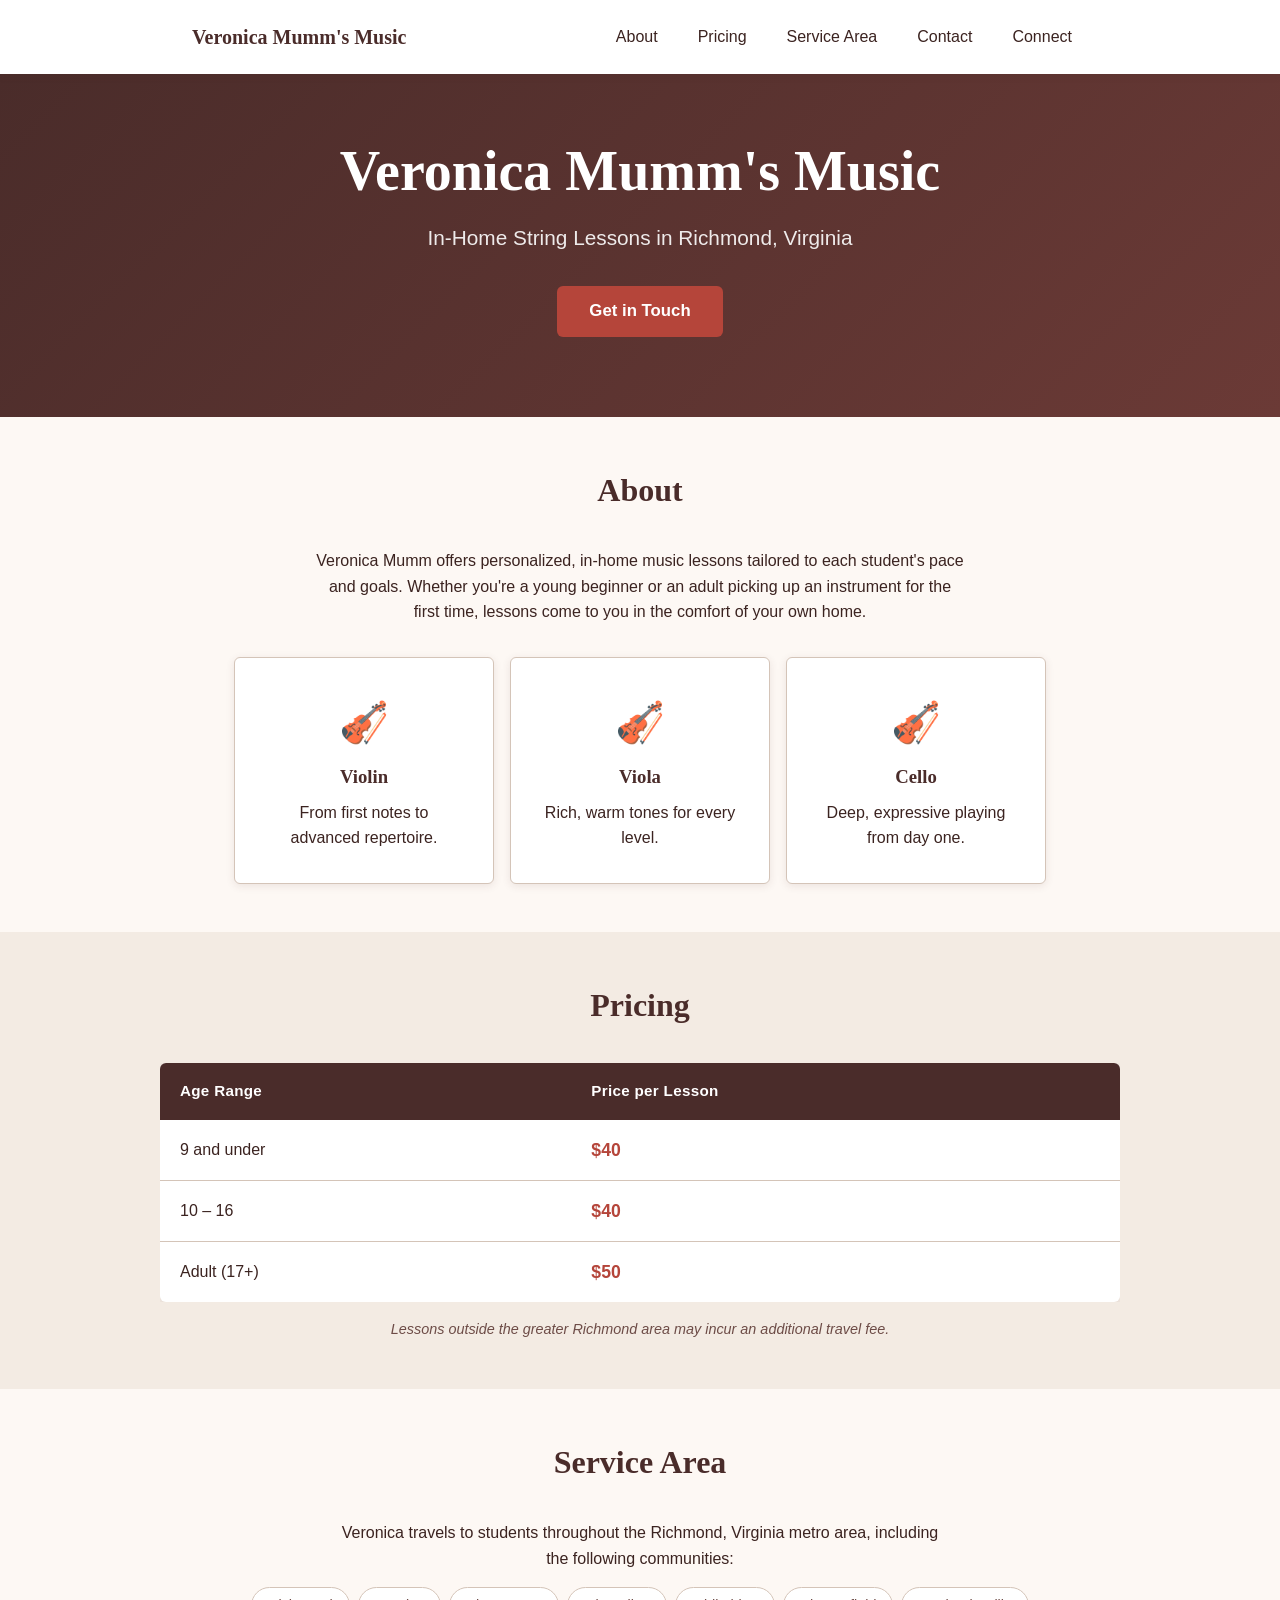
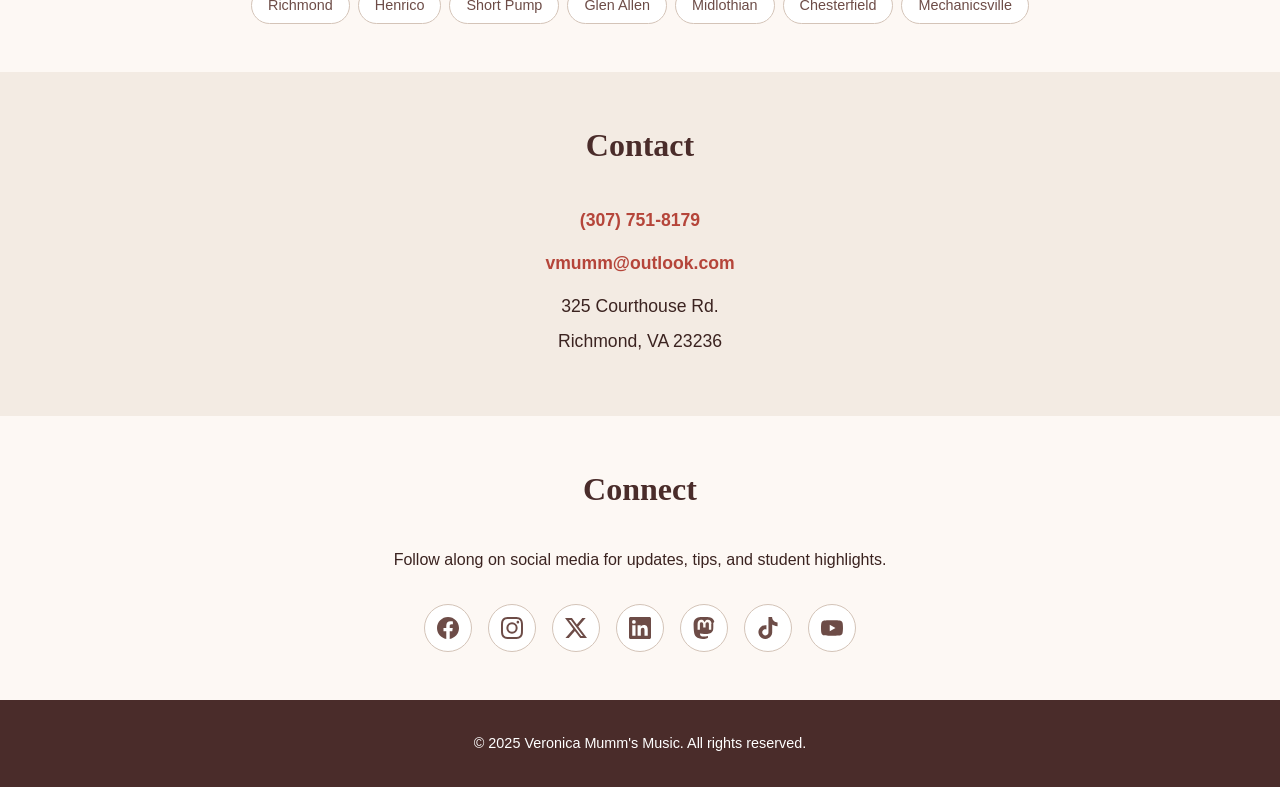
==== index.html @ 428508ed "updating phone number" ====
<!DOCTYPE html>
<html lang="en">
<head>
  <meta charset="UTF-8">
  <meta name="viewport" content="width=device-width, initial-scale=1.0">
  <meta name="description" content="Veronica Mumm's Music — In-home violin, cello, and viola lessons in Richmond, Virginia. Personalized instruction for all ages.">
  <title>Veronica Mumm's Music — In-Home String Lessons in Richmond, VA</title>
  <link rel="stylesheet" href="css/style.css">
</head>
<body>

<!-- Skip to main content -->
<a href="#main" class="skip-link">Skip to main content</a>

<!-- ====== Header & Nav ====== -->
<header class="site-header">
  <div class="header-inner">
    <a href="#" class="site-logo">Veronica Mumm's Music</a>
    <nav aria-label="Main navigation">
      <input type="checkbox" id="menu-toggle" class="menu-toggle" aria-hidden="true">
      <label for="menu-toggle" class="menu-label" aria-label="Toggle menu">
        <span></span>
        <span></span>
        <span></span>
      </label>
      <ul class="nav-links">
        <li><a href="#about">About</a></li>
        <li><a href="#pricing">Pricing</a></li>
        <li><a href="#area">Service Area</a></li>
        <li><a href="#contact">Contact</a></li>
        <li><a href="#social">Connect</a></li>
      </ul>
    </nav>
  </div>
</header>

<!-- ====== Hero ====== -->
<section class="hero">
  <h1 class="hero-title">Veronica Mumm's Music</h1>
  <p class="hero-tagline">In-Home String Lessons in Richmond, Virginia</p>
  <a href="#contact" class="hero-cta">Get in Touch</a>
</section>

<!-- ====== Main Content ====== -->
<main id="main">

  <!-- About -->
  <section id="about" class="section">
    <div class="section-inner">
      <h2 class="section-title">About</h2>
      <p style="text-align:center; max-width:650px; margin:0 auto var(--spacing-md);">
        Veronica Mumm offers personalized, in-home music lessons tailored to each
        student's pace and goals. Whether you're a young beginner or an adult picking
        up an instrument for the first time, lessons come to you in the comfort of
        your own home.
      </p>
      <div class="instruments">
        <div class="instrument-card">
          <div class="instrument-icon" aria-hidden="true">🎻</div>
          <h3>Violin</h3>
          <p>From first notes to advanced repertoire.</p>
        </div>
        <div class="instrument-card">
          <div class="instrument-icon" aria-hidden="true">🎻</div>
          <h3>Viola</h3>
          <p>Rich, warm tones for every level.</p>
        </div>
        <div class="instrument-card">
          <div class="instrument-icon" aria-hidden="true">🎻</div>
          <h3>Cello</h3>
          <p>Deep, expressive playing from day one.</p>
        </div>
      </div>
    </div>
  </section>

  <!-- Pricing -->
  <section id="pricing" class="section section-alt">
    <div class="section-inner">
      <h2 class="section-title">Pricing</h2>
      <div class="pricing-wrapper">
        <table class="pricing-table">
          <thead>
            <tr>
              <th scope="col">Age Range</th>
              <th scope="col">Price per Lesson</th>
            </tr>
          </thead>
          <tbody>
            <tr>
              <td>9 and under</td>
              <td class="price">$40</td>
            </tr>
            <tr>
              <td>10 – 16</td>
              <td class="price">$40</td>
            </tr>
            <tr>
              <td>Adult (17+)</td>
              <td class="price">$50</td>
            </tr>
          </tbody>
        </table>
      </div>
      <p class="pricing-note">
        Lessons outside the greater Richmond area may incur an additional travel fee.
      </p>
    </div>
  </section>

  <!-- Service Area -->
  <section id="area" class="section">
    <div class="section-inner">
      <h2 class="section-title">Service Area</h2>
      <div class="service-area-content">
        <p>
          Veronica travels to students throughout the Richmond, Virginia metro area,
          including the following communities:
        </p>
        <div class="area-list">
          <span class="area-tag">Richmond</span>
          <span class="area-tag">Henrico</span>
          <span class="area-tag">Short Pump</span>
          <span class="area-tag">Glen Allen</span>
          <span class="area-tag">Midlothian</span>
          <span class="area-tag">Chesterfield</span>
          <span class="area-tag">Mechanicsville</span>
        </div>
      </div>
    </div>
  </section>

  <!-- Contact -->
  <section id="contact" class="section section-alt">
    <div class="section-inner">
      <h2 class="section-title">Contact</h2>
      <div class="contact-content">
        <address>
          <a href="tel:+13077518179" class="contact-method">
             (307) 751-8179
          </a>
          <a href="mailto:vmumm@outlook.com" class="contact-method">
            vmumm@outlook.com
          </a>
          <p class="contact-method">
              325 Courthouse Rd.<br/>
              Richmond, VA 23236
          </p>
        </address>
      </div>
    </div>
  </section>

  <!-- Social Media -->
  <section id="social" class="section">
    <div class="section-inner">
      <h2 class="section-title">Connect</h2>
      <div class="social-section">
        <p>Follow along on social media for updates, tips, and student highlights.</p>
        <div class="social-links">

          <!-- Facebook -->
          <a href="https://www.facebook.com/profile.php?id=61588935430681" class="social-link" aria-label="Facebook">
            <svg viewBox="0 0 24 24" aria-hidden="true"><path d="M24 12.073c0-6.627-5.373-12-12-12s-12 5.373-12 12c0 5.99 4.388 10.954 10.125 11.854v-8.385H7.078v-3.47h3.047V9.43c0-3.007 1.792-4.669 4.533-4.669 1.312 0 2.686.235 2.686.235v2.953H15.83c-1.491 0-1.956.925-1.956 1.874v2.25h3.328l-.532 3.47h-2.796v8.385C19.612 23.027 24 18.062 24 12.073z"/></svg>
          </a>

          <!-- Instagram -->
          <a href="#" class="social-link" aria-label="Instagram">
            <svg viewBox="0 0 24 24" aria-hidden="true"><path d="M12 2.163c3.204 0 3.584.012 4.85.07 3.252.148 4.771 1.691 4.919 4.919.058 1.265.069 1.645.069 4.849 0 3.205-.012 3.584-.069 4.849-.149 3.225-1.664 4.771-4.919 4.919-1.266.058-1.644.07-4.85.07-3.204 0-3.584-.012-4.849-.07-3.26-.149-4.771-1.699-4.919-4.92-.058-1.265-.07-1.644-.07-4.849 0-3.204.013-3.583.07-4.849.149-3.227 1.664-4.771 4.919-4.919 1.266-.057 1.645-.069 4.849-.069zM12 0C8.741 0 8.333.014 7.053.072 2.695.272.273 2.69.073 7.052.014 8.333 0 8.741 0 12c0 3.259.014 3.668.072 4.948.2 4.358 2.618 6.78 6.98 6.98C8.333 23.986 8.741 24 12 24c3.259 0 3.668-.014 4.948-.072 4.354-.2 6.782-2.618 6.979-6.98.059-1.28.073-1.689.073-4.948 0-3.259-.014-3.667-.072-4.947-.196-4.354-2.617-6.78-6.979-6.98C15.668.014 15.259 0 12 0zm0 5.838a6.162 6.162 0 100 12.324 6.162 6.162 0 000-12.324zM12 16a4 4 0 110-8 4 4 0 010 8zm6.406-11.845a1.44 1.44 0 100 2.881 1.44 1.44 0 000-2.881z"/></svg>
          </a>

          <!-- X (Twitter) -->
          <a href="#" class="social-link" aria-label="X (Twitter)">
            <svg viewBox="0 0 24 24" aria-hidden="true"><path d="M18.901 1.153h3.68l-8.04 9.19L24 22.846h-7.406l-5.8-7.584-6.638 7.584H.474l8.6-9.83L0 1.154h7.594l5.243 6.932zM17.61 20.644h2.039L6.486 3.24H4.298z"/></svg>
          </a>

          <!-- LinkedIn -->
          <a href="#" class="social-link" aria-label="LinkedIn">
            <svg viewBox="0 0 24 24" aria-hidden="true"><path d="M20.447 20.452h-3.554v-5.569c0-1.328-.027-3.037-1.852-3.037-1.853 0-2.136 1.445-2.136 2.939v5.667H9.351V9h3.414v1.561h.046c.477-.9 1.637-1.85 3.37-1.85 3.601 0 4.267 2.37 4.267 5.455v6.286zM5.337 7.433a2.062 2.062 0 01-2.063-2.065 2.064 2.064 0 112.063 2.065zm1.782 13.019H3.555V9h3.564v11.452zM22.225 0H1.771C.792 0 0 .774 0 1.729v20.542C0 23.227.792 24 1.771 24h20.451C23.2 24 24 23.227 24 22.271V1.729C24 .774 23.2 0 22.222 0h.003z"/></svg>
          </a>

          <!-- Mastodon -->
          <a href="#" class="social-link" rel="me" aria-label="Mastodon">
            <svg viewBox="0 0 24 24" aria-hidden="true"><path d="M23.268 5.313c-.35-2.578-2.617-4.61-5.304-5.004C17.51.242 15.792 0 11.813 0h-.03c-3.98 0-4.835.242-5.288.309C3.882.692 1.496 2.518.917 5.127.64 6.412.61 7.837.661 9.143c.074 1.874.088 3.745.26 5.611.118 1.24.325 2.47.62 3.68.55 2.237 2.777 4.098 4.96 4.857 2.336.792 4.849.923 7.256.38.265-.061.527-.132.786-.213.585-.184 1.27-.39 1.774-.753a.057.057 0 00.023-.043v-1.809a.052.052 0 00-.02-.041.053.053 0 00-.046-.01 20.282 20.282 0 01-4.709.545c-2.73 0-3.463-1.284-3.674-1.818a5.593 5.593 0 01-.319-1.433.053.053 0 01.066-.054 19.648 19.648 0 004.622.536c.164 0 .329 0 .494-.003 1.729-.044 3.556-.128 5.236-.6 2.067-.583 3.874-2.345 4.067-4.747.136-1.686.131-3.377.096-5.062-.005-.243-.036-1.523-.036-1.523z"/><path d="M19.903 7.515v6.508h-2.579V7.713c0-1.363-.572-2.055-1.717-2.055-1.266 0-1.9.82-1.9 2.442v3.458h-2.564V8.1c0-1.622-.634-2.442-1.9-2.442-1.145 0-1.717.692-1.717 2.055v6.31H5.003V7.515c0-1.363.347-2.447 1.043-3.248.718-.801 1.66-1.212 2.831-1.212 1.354 0 2.38.52 3.06 1.558l.659 1.105.66-1.105c.68-1.038 1.706-1.558 3.06-1.558 1.17 0 2.113.41 2.83 1.212.697.801 1.043 1.885 1.043 3.248z" fill="var(--color-bg)"/></svg>
          </a>

          <!-- TikTok -->
          <a href="#" class="social-link" aria-label="TikTok">
            <svg viewBox="0 0 24 24" aria-hidden="true"><path d="M12.525.02c1.31-.02 2.61-.01 3.91-.02.08 1.53.63 3.09 1.75 4.17 1.12 1.11 2.7 1.62 4.24 1.79v4.03c-1.44-.05-2.89-.35-4.2-.97-.57-.26-1.1-.59-1.62-.93-.01 2.92.01 5.84-.02 8.75-.08 1.4-.54 2.79-1.35 3.94-1.31 1.92-3.58 3.17-5.91 3.21-1.43.08-2.86-.31-4.08-1.03-2.02-1.19-3.44-3.37-3.65-5.71-.02-.5-.03-1-.01-1.49.18-1.9 1.12-3.72 2.58-4.96 1.66-1.44 3.98-2.13 6.15-1.72.02 1.48-.04 2.96-.04 4.44-.99-.32-2.15-.23-3.02.37-.63.41-1.11 1.04-1.36 1.75-.21.51-.15 1.07-.14 1.61.24 1.64 1.82 3.02 3.5 2.87 1.12-.01 2.19-.66 2.77-1.61.19-.33.4-.67.41-1.06.1-1.79.06-3.57.07-5.36.01-4.03-.01-8.05.02-12.07z"/></svg>
          </a>

          <!-- YouTube -->
          <a href="#" class="social-link" aria-label="YouTube">
            <svg viewBox="0 0 24 24" aria-hidden="true"><path d="M23.498 6.186a3.016 3.016 0 00-2.122-2.136C19.505 3.545 12 3.545 12 3.545s-7.505 0-9.377.505A3.017 3.017 0 00.502 6.186C0 8.07 0 12 0 12s0 3.93.502 5.814a3.016 3.016 0 002.122 2.136c1.871.505 9.376.505 9.376.505s7.505 0 9.377-.505a3.015 3.015 0 002.122-2.136C24 15.93 24 12 24 12s0-3.93-.502-5.814zM9.545 15.568V8.432L15.818 12l-6.273 3.568z"/></svg>
          </a>

        </div>
      </div>
    </div>
  </section>

</main>

<!-- ====== Footer ====== -->
<footer class="site-footer">
  <p>&copy; 2025 Veronica Mumm's Music. All rights reserved.</p>
</footer>

<!-- Close mobile menu on nav link click -->
<script>
  document.querySelectorAll('.nav-links a').forEach(function(link) {
    link.addEventListener('click', function() {
      document.getElementById('menu-toggle').checked = false;
    });
  });
</script>

</body>
</html>
---- css/style.css ----
/* ===========================
   Veronica Mumm's Music
   Mobile-first stylesheet
   =========================== */

/* --- Custom Properties --- */
:root {
  --color-primary: #4a2c2a;
  --color-primary-light: #6b3a36;
  --color-accent: #b5453a;
  --color-accent-hover: #963a30;
  --color-bg: #fdf8f4;
  --color-bg-alt: #f3ebe3;
  --color-text: #3b2320;
  --color-text-light: #6d4c47;
  --color-border: #d4c4b8;
  --color-white: #ffffff;

  --font-stack: -apple-system, BlinkMacSystemFont, "Segoe UI", Roboto,
    Oxygen-Sans, Ubuntu, Cantarell, "Helvetica Neue", sans-serif;
  --font-serif: Georgia, "Times New Roman", Times, serif;

  --max-width: 960px;
  --spacing-xs: 0.5rem;
  --spacing-sm: 1rem;
  --spacing-md: 2rem;
  --spacing-lg: 3rem;
  --spacing-xl: 4rem;

  --radius: 6px;
  --shadow: 0 2px 8px rgba(74, 44, 42, 0.1);
  --transition: 0.25s ease;
}

/* --- Reset --- */
*,
*::before,
*::after {
  box-sizing: border-box;
  margin: 0;
  padding: 0;
}

html {
  scroll-behavior: smooth;
  scroll-padding-top: 5rem;
}

body {
  font-family: var(--font-stack);
  font-size: 1rem;
  line-height: 1.6;
  color: var(--color-text);
  background-color: var(--color-bg);
}

img {
  max-width: 100%;
  height: auto;
  display: block;
}

a {
  color: var(--color-accent);
  text-decoration: none;
  transition: color var(--transition);
}

a:hover {
  color: var(--color-accent-hover);
}

a:focus-visible,
button:focus-visible,
input:focus-visible {
  outline: 2px solid var(--color-accent);
  outline-offset: 2px;
}

ul {
  list-style: none;
}

/* --- Skip Link --- */
.skip-link {
  position: absolute;
  top: -100%;
  left: var(--spacing-sm);
  background: var(--color-primary);
  color: var(--color-white);
  padding: var(--spacing-xs) var(--spacing-sm);
  border-radius: var(--radius);
  z-index: 1000;
}

.skip-link:focus {
  top: var(--spacing-xs);
}

/* --- Header & Navigation --- */
.site-header {
  position: sticky;
  top: 0;
  background: var(--color-white);
  box-shadow: var(--shadow);
  z-index: 100;
}

.header-inner {
  display: flex;
  align-items: center;
  justify-content: space-between;
  max-width: var(--max-width);
  margin: 0 auto;
  padding: var(--spacing-sm) var(--spacing-md);
}

.site-logo {
  font-family: var(--font-serif);
  font-size: 1.25rem;
  font-weight: 700;
  color: var(--color-primary);
  text-decoration: none;
}

.site-logo:hover {
  color: var(--color-accent);
}

/* Hamburger menu (CSS-only) */
.menu-toggle {
  display: none;
}

.menu-label {
  display: flex;
  flex-direction: column;
  justify-content: center;
  gap: 5px;
  width: 44px;
  height: 44px;
  cursor: pointer;
  padding: 10px;
}

.menu-label span {
  display: block;
  width: 24px;
  height: 2px;
  background: var(--color-primary);
  transition: transform var(--transition), opacity var(--transition);
}

.menu-toggle:checked + .menu-label span:nth-child(1) {
  transform: translateY(7px) rotate(45deg);
}

.menu-toggle:checked + .menu-label span:nth-child(2) {
  opacity: 0;
}

.menu-toggle:checked + .menu-label span:nth-child(3) {
  transform: translateY(-7px) rotate(-45deg);
}

.nav-links {
  display: none;
  position: absolute;
  top: 100%;
  left: 0;
  right: 0;
  background: var(--color-white);
  box-shadow: var(--shadow);
  padding: var(--spacing-sm) 0;
}

.menu-toggle:checked ~ .nav-links {
  display: block;
}

.nav-links li {
  text-align: center;
}

.nav-links a {
  display: block;
  padding: var(--spacing-sm) var(--spacing-md);
  color: var(--color-text);
  font-weight: 500;
}

.nav-links a:hover {
  background: var(--color-bg-alt);
  color: var(--color-accent);
}

/* --- Sections (shared) --- */
.section {
  padding: var(--spacing-lg) var(--spacing-md);
}

.section-inner {
  max-width: var(--max-width);
  margin: 0 auto;
}

.section-title {
  font-family: var(--font-serif);
  font-size: 1.75rem;
  color: var(--color-primary);
  margin-bottom: var(--spacing-md);
  text-align: center;
}

.section-alt {
  background: var(--color-bg-alt);
}

/* --- Hero --- */
.hero {
  text-align: center;
  padding: var(--spacing-xl) var(--spacing-md);
  background: linear-gradient(
    135deg,
    var(--color-primary) 0%,
    var(--color-primary-light) 100%
  );
  color: var(--color-white);
}

.hero-title {
  font-family: var(--font-serif);
  font-size: 2.25rem;
  margin-bottom: var(--spacing-sm);
  line-height: 1.2;
}

.hero-tagline {
  font-size: 1.15rem;
  opacity: 0.9;
  margin-bottom: var(--spacing-md);
}

.hero-cta {
  display: inline-block;
  background: var(--color-accent);
  color: var(--color-white);
  padding: 0.75rem 2rem;
  border-radius: var(--radius);
  font-weight: 600;
  font-size: 1.05rem;
  transition: background var(--transition), transform var(--transition);
}

.hero-cta:hover {
  background: var(--color-accent-hover);
  color: var(--color-white);
  transform: translateY(-1px);
}

/* --- About --- */
.instruments {
  display: flex;
  flex-wrap: wrap;
  gap: var(--spacing-sm);
  justify-content: center;
  margin-top: var(--spacing-md);
}

.instrument-card {
  background: var(--color-white);
  border: 1px solid var(--color-border);
  border-radius: var(--radius);
  padding: var(--spacing-md);
  text-align: center;
  flex: 1 1 200px;
  max-width: 260px;
  box-shadow: var(--shadow);
}

.instrument-card h3 {
  font-family: var(--font-serif);
  color: var(--color-primary);
  margin-bottom: var(--spacing-xs);
}

.instrument-icon {
  font-size: 2.5rem;
  margin-bottom: var(--spacing-xs);
}

/* --- Pricing --- */
.pricing-wrapper {
  overflow-x: auto;
  -webkit-overflow-scrolling: touch;
}

.pricing-table {
  width: 100%;
  border-collapse: collapse;
  background: var(--color-white);
  box-shadow: var(--shadow);
  border-radius: var(--radius);
  overflow: hidden;
  min-width: 320px;
}

.pricing-table thead {
  background: var(--color-primary);
  color: var(--color-white);
}

.pricing-table th,
.pricing-table td {
  padding: 1rem 1.25rem;
  text-align: left;
}

.pricing-table th {
  font-weight: 600;
  font-size: 0.95rem;
  letter-spacing: 0.02em;
}

.pricing-table tbody tr {
  border-bottom: 1px solid var(--color-border);
  transition: background var(--transition);
}

.pricing-table tbody tr:last-child {
  border-bottom: none;
}

.pricing-table tbody tr:hover {
  background: var(--color-bg-alt);
}

.pricing-table .price {
  font-weight: 700;
  color: var(--color-accent);
  font-size: 1.1rem;
}

.pricing-note {
  text-align: center;
  margin-top: var(--spacing-sm);
  font-size: 0.9rem;
  color: var(--color-text-light);
  font-style: italic;
}

/* --- Service Area --- */
.service-area-content {
  text-align: center;
}

.service-area-content p {
  max-width: 600px;
  margin: 0 auto var(--spacing-sm);
}

.area-list {
  display: flex;
  flex-wrap: wrap;
  gap: var(--spacing-xs);
  justify-content: center;
  margin-top: var(--spacing-sm);
}

.area-tag {
  background: var(--color-white);
  border: 1px solid var(--color-border);
  border-radius: 2rem;
  padding: 0.35rem 1rem;
  font-size: 0.9rem;
  color: var(--color-text-light);
}

/* --- Contact --- */
.contact-content {
  text-align: center;
}

.contact-content address {
  font-style: normal;
  font-size: 1.1rem;
  line-height: 2;
}

.contact-content a {
  font-weight: 600;
}

.contact-method {
  display: block;
  margin-bottom: var(--spacing-xs);
}

/* --- Social Media --- */
.social-section {
  text-align: center;
}

.social-links {
  display: flex;
  flex-wrap: wrap;
  gap: var(--spacing-sm);
  justify-content: center;
  margin-top: var(--spacing-md);
}

.social-link {
  display: inline-flex;
  align-items: center;
  justify-content: center;
  width: 48px;
  height: 48px;
  background: var(--color-white);
  border: 1px solid var(--color-border);
  border-radius: 50%;
  color: var(--color-text-light);
  transition: background var(--transition), color var(--transition),
    border-color var(--transition), transform var(--transition);
}

.social-link:hover {
  background: var(--color-primary);
  color: var(--color-white);
  border-color: var(--color-primary);
  transform: translateY(-2px);
}

.social-link svg {
  width: 22px;
  height: 22px;
  fill: currentColor;
}

/* --- Footer --- */
.site-footer {
  background: var(--color-primary);
  color: var(--color-white);
  text-align: center;
  padding: var(--spacing-md);
  font-size: 0.9rem;
}

.site-footer a {
  color: var(--color-bg-alt);
}

.site-footer a:hover {
  color: var(--color-white);
}

/* --- Tablet (768px+) --- */
@media (min-width: 768px) {
  .menu-label {
    display: none;
  }

  .nav-links {
    display: flex;
    position: static;
    box-shadow: none;
    padding: 0;
    gap: var(--spacing-xs);
  }

  .nav-links a {
    padding: var(--spacing-xs) var(--spacing-sm);
    border-radius: var(--radius);
  }

  .hero-title {
    font-size: 3rem;
  }

  .hero-tagline {
    font-size: 1.3rem;
  }

  .section-title {
    font-size: 2rem;
  }
}

/* --- Desktop (1024px+) --- */
@media (min-width: 1024px) {
  .hero {
    padding: var(--spacing-xl) var(--spacing-md) calc(var(--spacing-xl) + 1rem);
  }

  .hero-title {
    font-size: 3.5rem;
  }
}

/* --- Reduced Motion --- */
@media (prefers-reduced-motion: reduce) {
  html {
    scroll-behavior: auto;
  }

  *,
  *::before,
  *::after {
    transition-duration: 0.01ms !important;
    animation-duration: 0.01ms !important;
  }
}
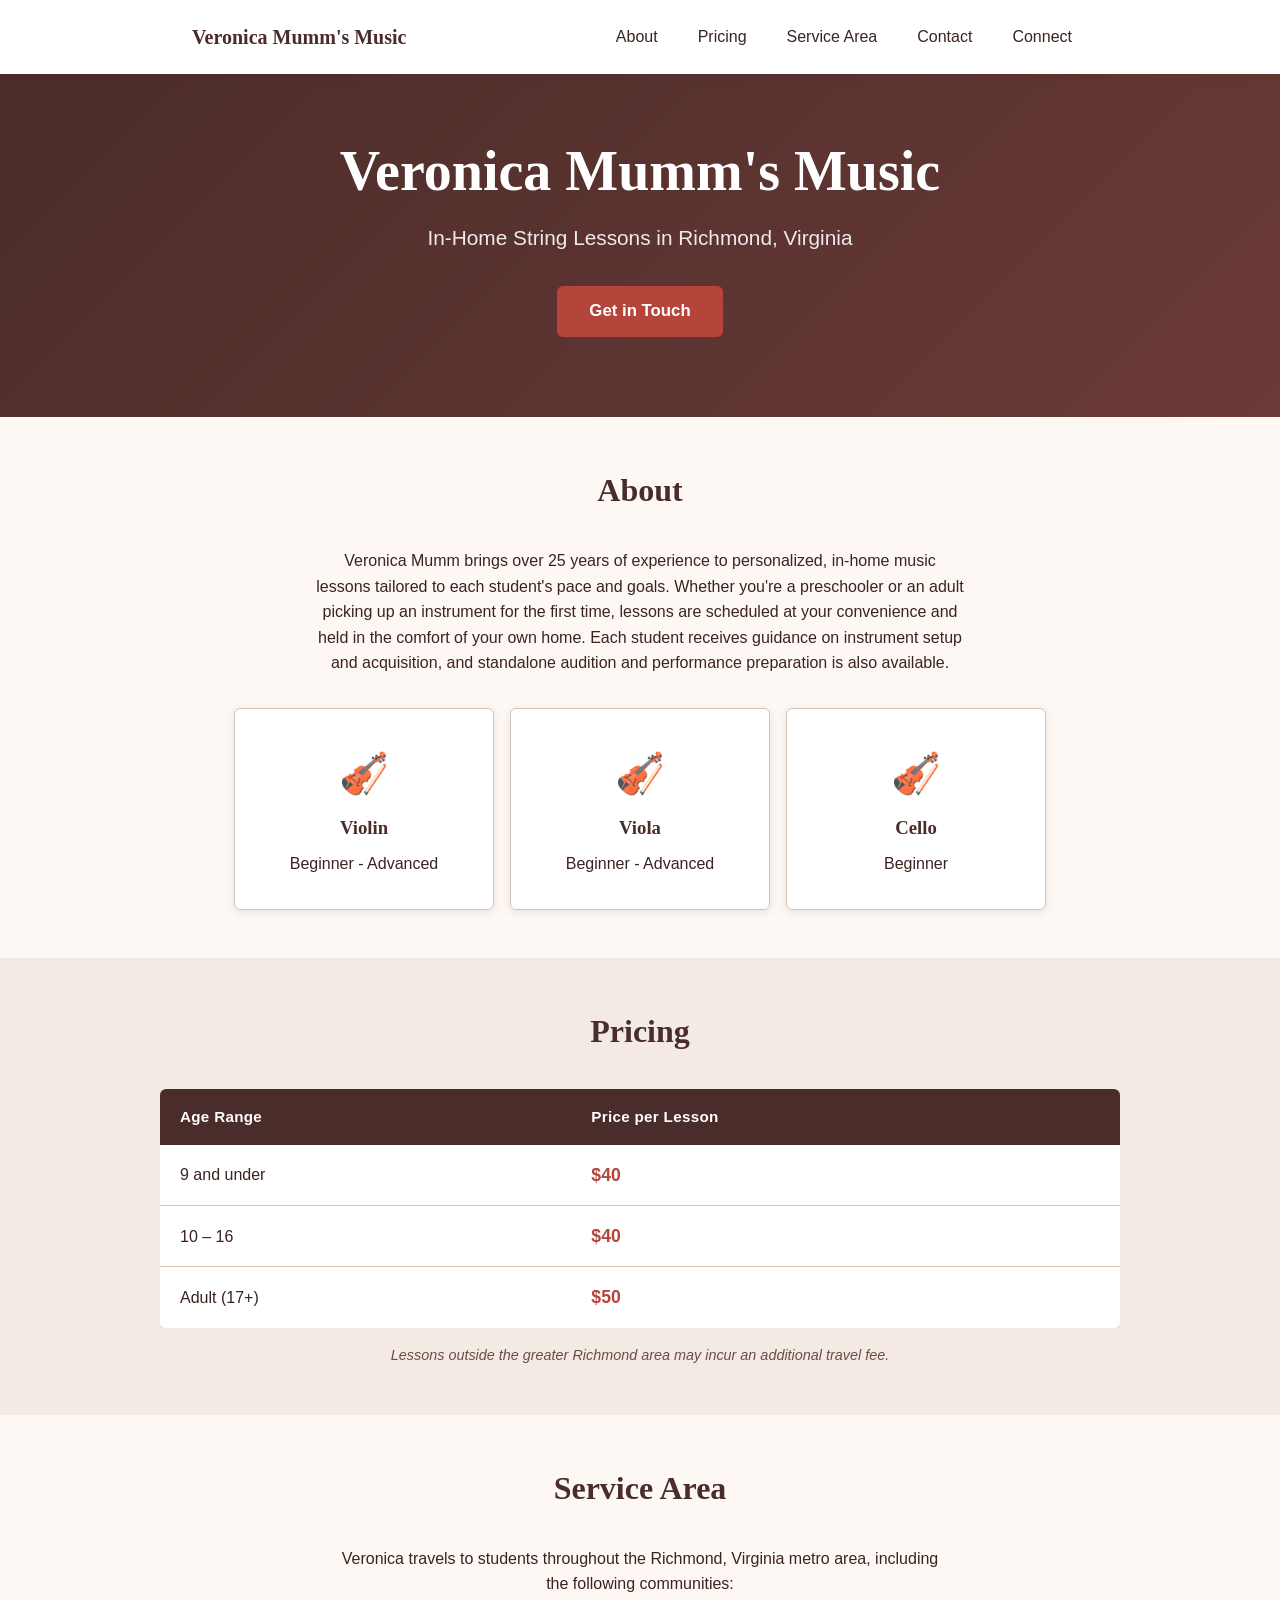
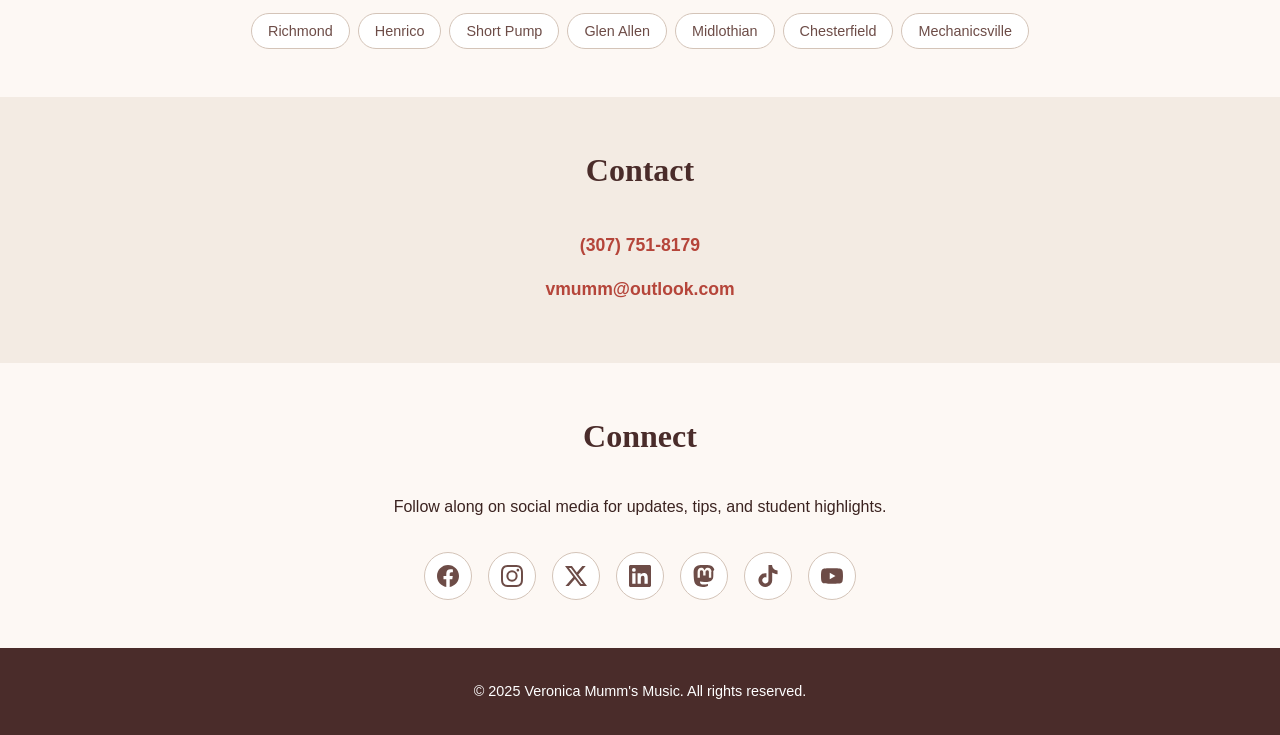
==== commit bbaf8fd7: "changing page text" ====
--- a/index.html
+++ b/index.html
@@ -49,26 +49,28 @@
     <div class="section-inner">
       <h2 class="section-title">About</h2>
       <p style="text-align:center; max-width:650px; margin:0 auto var(--spacing-md);">
-        Veronica Mumm offers personalized, in-home music lessons tailored to each
-        student's pace and goals. Whether you're a young beginner or an adult picking
-        up an instrument for the first time, lessons come to you in the comfort of
-        your own home.
+        Veronica Mumm brings over 25 years of experience to personalized, in-home
+        music lessons tailored to each student's pace and goals. Whether you're a
+        preschooler or an adult picking up an instrument for the first time, lessons
+        are scheduled at your convenience and held in the comfort of your own home.
+        Each student receives guidance on instrument setup and acquisition, and
+        standalone audition and performance preparation is also available.
       </p>
       <div class="instruments">
         <div class="instrument-card">
           <div class="instrument-icon" aria-hidden="true">🎻</div>
           <h3>Violin</h3>
-          <p>From first notes to advanced repertoire.</p>
+          <p>Beginner - Advanced</p>
         </div>
         <div class="instrument-card">
           <div class="instrument-icon" aria-hidden="true">🎻</div>
           <h3>Viola</h3>
-          <p>Rich, warm tones for every level.</p>
+          <p>Beginner - Advanced</p>
         </div>
         <div class="instrument-card">
           <div class="instrument-icon" aria-hidden="true">🎻</div>
           <h3>Cello</h3>
-          <p>Deep, expressive playing from day one.</p>
+          <p>Beginner</p>
         </div>
       </div>
     </div>
@@ -142,7 +144,7 @@
           <a href="mailto:vmumm@outlook.com" class="contact-method">
             vmumm@outlook.com
           </a>
-          <p class="contact-method">
+          <p class="contact-method hidden">
               325 Courthouse Rd.<br/>
               Richmond, VA 23236
           </p>
--- a/css/style.css
+++ b/css/style.css
@@ -509,3 +509,7 @@
     animation-duration: 0.01ms !important;
   }
 }
+
+.hidden {
+    display: none;
+}
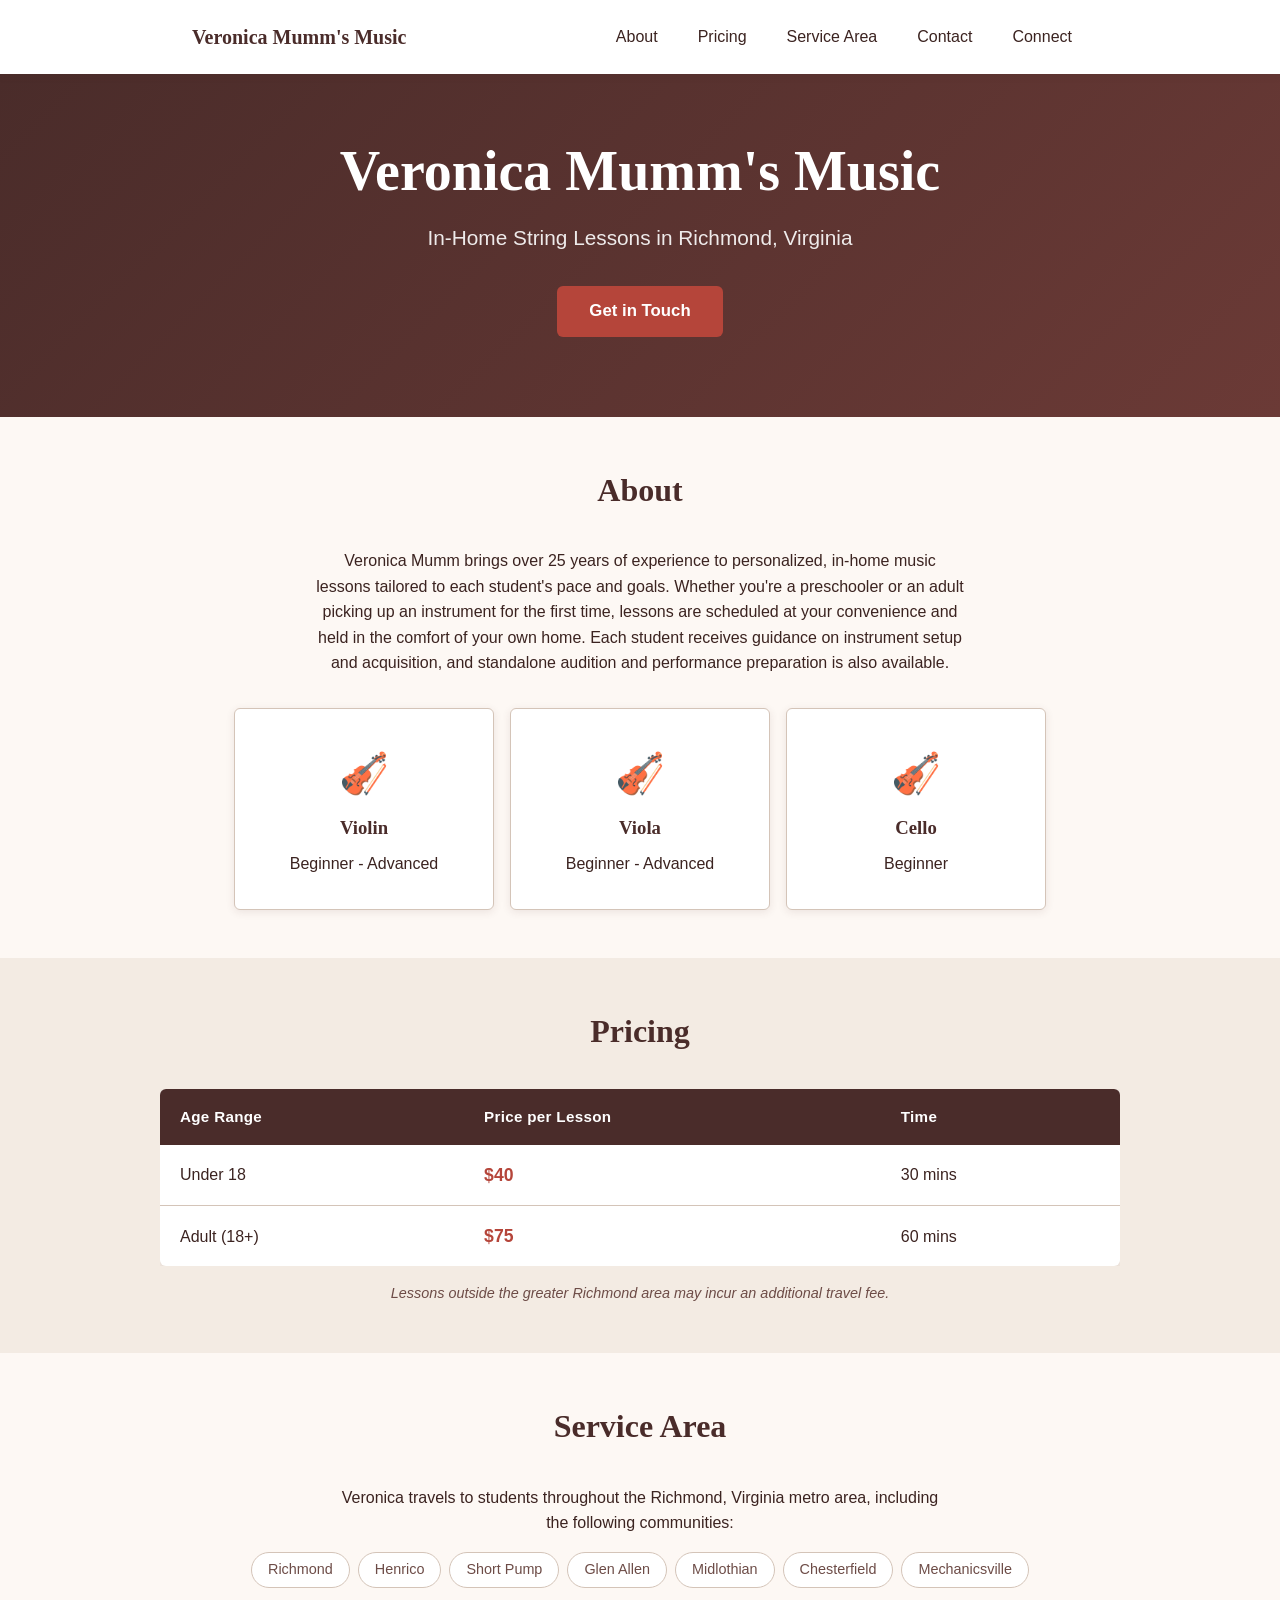
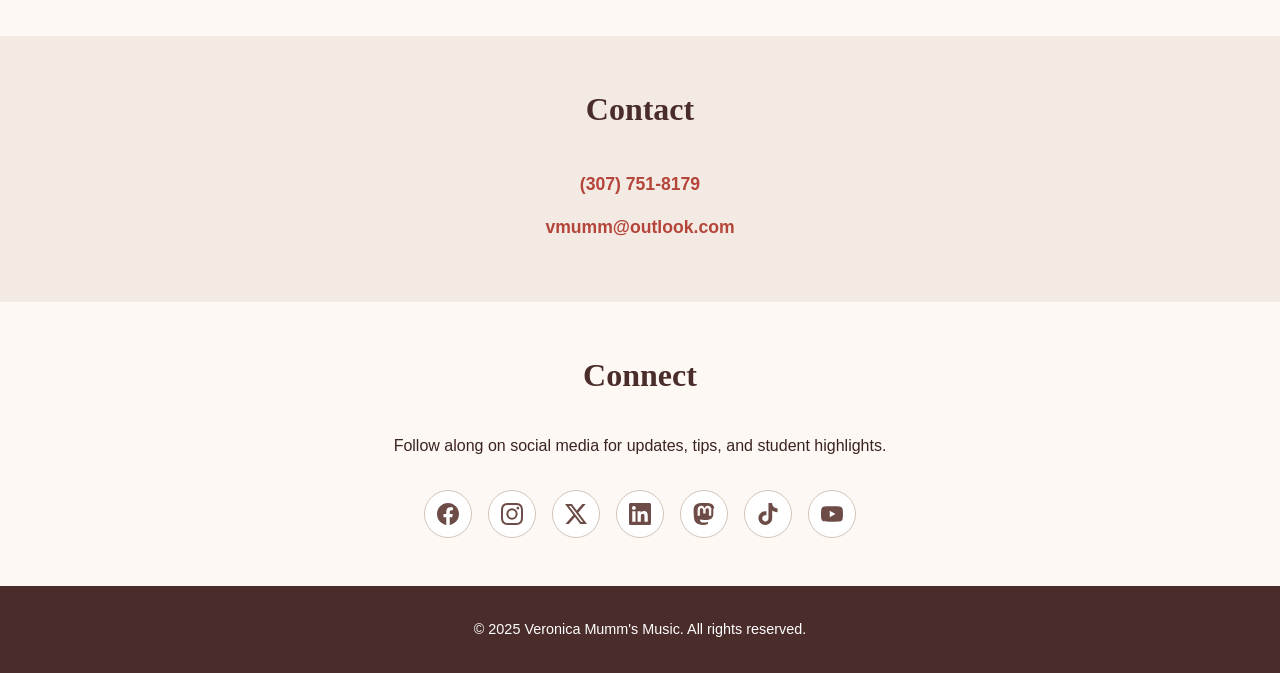
==== commit 14eeda97: "Adding cost per min" ====
--- a/index.html
+++ b/index.html
@@ -86,20 +86,19 @@
             <tr>
               <th scope="col">Age Range</th>
               <th scope="col">Price per Lesson</th>
+              <th scope="col">Time</th>
             </tr>
           </thead>
           <tbody>
             <tr>
-              <td>9 and under</td>
+              <td>Under 18</td>
               <td class="price">$40</td>
+              <td class="time">30 mins</td>
             </tr>
             <tr>
-              <td>10 – 16</td>
-              <td class="price">$40</td>
-            </tr>
-            <tr>
-              <td>Adult (17+)</td>
-              <td class="price">$50</td>
+              <td>Adult (18+)</td>
+              <td class="price">$75</td>
+              <td class="time">60 mins</td>
             </tr>
           </tbody>
         </table>
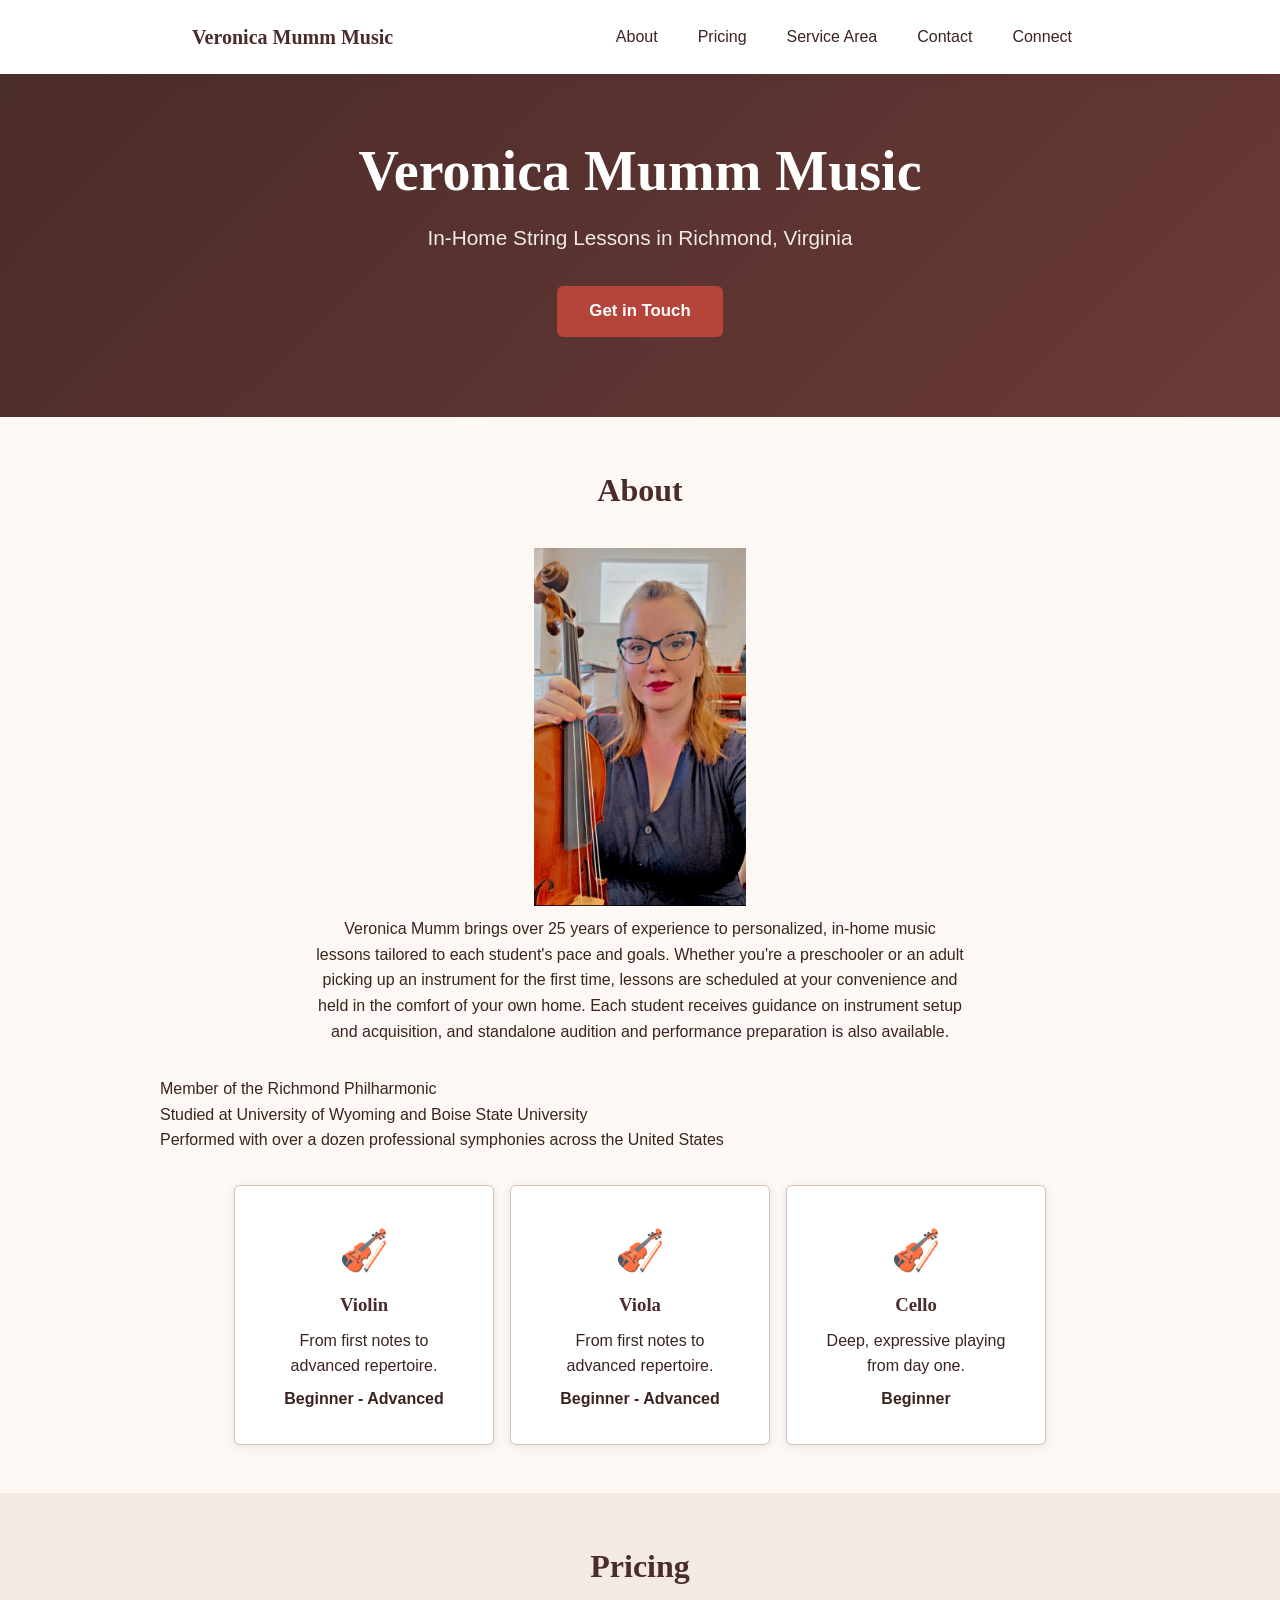
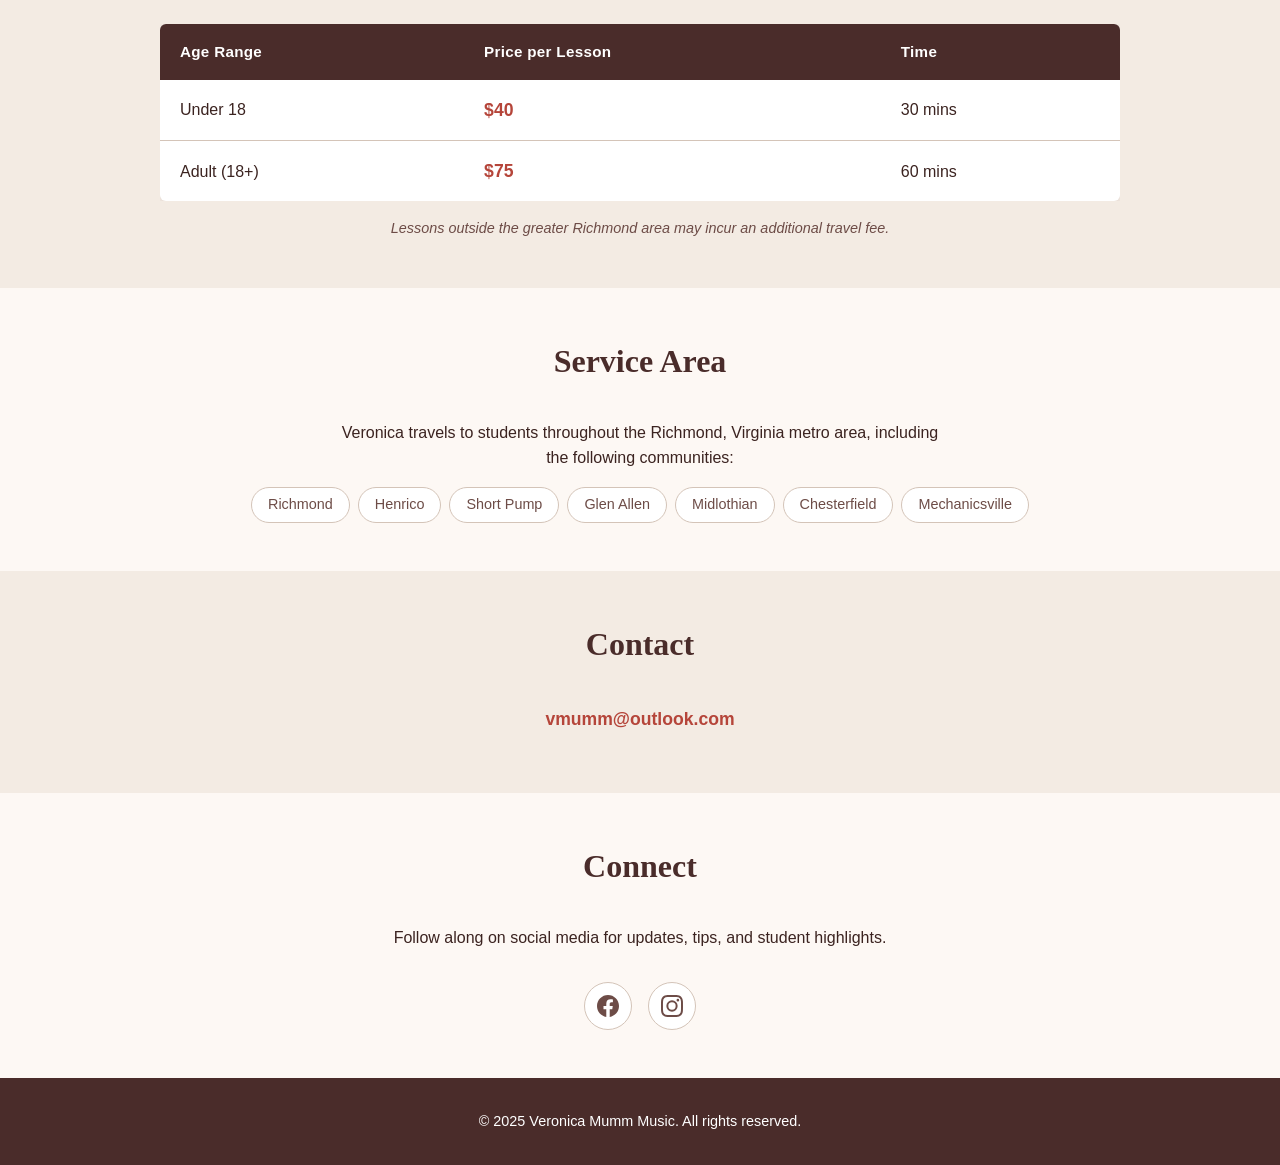
==== commit cd896f54: "Updated styles Wording" ====
--- a/index.html
+++ b/index.html
@@ -1,220 +1,247 @@
 <!DOCTYPE html>
 <html lang="en">
-<head>
-  <meta charset="UTF-8">
-  <meta name="viewport" content="width=device-width, initial-scale=1.0">
-  <meta name="description" content="Veronica Mumm's Music — In-home violin, cello, and viola lessons in Richmond, Virginia. Personalized instruction for all ages.">
-  <title>Veronica Mumm's Music — In-Home String Lessons in Richmond, VA</title>
-  <link rel="stylesheet" href="css/style.css">
-</head>
-<body>
-
-<!-- Skip to main content -->
-<a href="#main" class="skip-link">Skip to main content</a>
-
-<!-- ====== Header & Nav ====== -->
-<header class="site-header">
-  <div class="header-inner">
-    <a href="#" class="site-logo">Veronica Mumm's Music</a>
-    <nav aria-label="Main navigation">
-      <input type="checkbox" id="menu-toggle" class="menu-toggle" aria-hidden="true">
-      <label for="menu-toggle" class="menu-label" aria-label="Toggle menu">
-        <span></span>
-        <span></span>
-        <span></span>
-      </label>
-      <ul class="nav-links">
-        <li><a href="#about">About</a></li>
-        <li><a href="#pricing">Pricing</a></li>
-        <li><a href="#area">Service Area</a></li>
-        <li><a href="#contact">Contact</a></li>
-        <li><a href="#social">Connect</a></li>
-      </ul>
-    </nav>
-  </div>
-</header>
-
-<!-- ====== Hero ====== -->
-<section class="hero">
-  <h1 class="hero-title">Veronica Mumm's Music</h1>
-  <p class="hero-tagline">In-Home String Lessons in Richmond, Virginia</p>
-  <a href="#contact" class="hero-cta">Get in Touch</a>
-</section>
-
-<!-- ====== Main Content ====== -->
-<main id="main">
-
-  <!-- About -->
-  <section id="about" class="section">
-    <div class="section-inner">
-      <h2 class="section-title">About</h2>
-      <p style="text-align:center; max-width:650px; margin:0 auto var(--spacing-md);">
-        Veronica Mumm brings over 25 years of experience to personalized, in-home
-        music lessons tailored to each student's pace and goals. Whether you're a
-        preschooler or an adult picking up an instrument for the first time, lessons
-        are scheduled at your convenience and held in the comfort of your own home.
-        Each student receives guidance on instrument setup and acquisition, and
-        standalone audition and performance preparation is also available.
-      </p>
-      <div class="instruments">
-        <div class="instrument-card">
-          <div class="instrument-icon" aria-hidden="true">🎻</div>
-          <h3>Violin</h3>
-          <p>Beginner - Advanced</p>
-        </div>
-        <div class="instrument-card">
-          <div class="instrument-icon" aria-hidden="true">🎻</div>
-          <h3>Viola</h3>
-          <p>Beginner - Advanced</p>
-        </div>
-        <div class="instrument-card">
-          <div class="instrument-icon" aria-hidden="true">🎻</div>
-          <h3>Cello</h3>
-          <p>Beginner</p>
-        </div>
-      </div>
-    </div>
-  </section>
-
-  <!-- Pricing -->
-  <section id="pricing" class="section section-alt">
-    <div class="section-inner">
-      <h2 class="section-title">Pricing</h2>
-      <div class="pricing-wrapper">
-        <table class="pricing-table">
-          <thead>
-            <tr>
-              <th scope="col">Age Range</th>
-              <th scope="col">Price per Lesson</th>
-              <th scope="col">Time</th>
-            </tr>
-          </thead>
-          <tbody>
-            <tr>
-              <td>Under 18</td>
-              <td class="price">$40</td>
-              <td class="time">30 mins</td>
-            </tr>
-            <tr>
-              <td>Adult (18+)</td>
-              <td class="price">$75</td>
-              <td class="time">60 mins</td>
-            </tr>
-          </tbody>
-        </table>
-      </div>
-      <p class="pricing-note">
-        Lessons outside the greater Richmond area may incur an additional travel fee.
-      </p>
-    </div>
-  </section>
-
-  <!-- Service Area -->
-  <section id="area" class="section">
-    <div class="section-inner">
-      <h2 class="section-title">Service Area</h2>
-      <div class="service-area-content">
-        <p>
-          Veronica travels to students throughout the Richmond, Virginia metro area,
-          including the following communities:
-        </p>
-        <div class="area-list">
-          <span class="area-tag">Richmond</span>
-          <span class="area-tag">Henrico</span>
-          <span class="area-tag">Short Pump</span>
-          <span class="area-tag">Glen Allen</span>
-          <span class="area-tag">Midlothian</span>
-          <span class="area-tag">Chesterfield</span>
-          <span class="area-tag">Mechanicsville</span>
-        </div>
-      </div>
-    </div>
-  </section>
-
-  <!-- Contact -->
-  <section id="contact" class="section section-alt">
-    <div class="section-inner">
-      <h2 class="section-title">Contact</h2>
-      <div class="contact-content">
-        <address>
-          <a href="tel:+13077518179" class="contact-method">
-             (307) 751-8179
-          </a>
-          <a href="mailto:vmumm@outlook.com" class="contact-method">
-            vmumm@outlook.com
-          </a>
-          <p class="contact-method hidden">
-              325 Courthouse Rd.<br/>
-              Richmond, VA 23236
-          </p>
-        </address>
-      </div>
-    </div>
-  </section>
-
-  <!-- Social Media -->
-  <section id="social" class="section">
-    <div class="section-inner">
-      <h2 class="section-title">Connect</h2>
-      <div class="social-section">
-        <p>Follow along on social media for updates, tips, and student highlights.</p>
-        <div class="social-links">
-
-          <!-- Facebook -->
-          <a href="https://www.facebook.com/profile.php?id=61588935430681" class="social-link" aria-label="Facebook">
-            <svg viewBox="0 0 24 24" aria-hidden="true"><path d="M24 12.073c0-6.627-5.373-12-12-12s-12 5.373-12 12c0 5.99 4.388 10.954 10.125 11.854v-8.385H7.078v-3.47h3.047V9.43c0-3.007 1.792-4.669 4.533-4.669 1.312 0 2.686.235 2.686.235v2.953H15.83c-1.491 0-1.956.925-1.956 1.874v2.25h3.328l-.532 3.47h-2.796v8.385C19.612 23.027 24 18.062 24 12.073z"/></svg>
-          </a>
-
-          <!-- Instagram -->
-          <a href="#" class="social-link" aria-label="Instagram">
-            <svg viewBox="0 0 24 24" aria-hidden="true"><path d="M12 2.163c3.204 0 3.584.012 4.85.07 3.252.148 4.771 1.691 4.919 4.919.058 1.265.069 1.645.069 4.849 0 3.205-.012 3.584-.069 4.849-.149 3.225-1.664 4.771-4.919 4.919-1.266.058-1.644.07-4.85.07-3.204 0-3.584-.012-4.849-.07-3.26-.149-4.771-1.699-4.919-4.92-.058-1.265-.07-1.644-.07-4.849 0-3.204.013-3.583.07-4.849.149-3.227 1.664-4.771 4.919-4.919 1.266-.057 1.645-.069 4.849-.069zM12 0C8.741 0 8.333.014 7.053.072 2.695.272.273 2.69.073 7.052.014 8.333 0 8.741 0 12c0 3.259.014 3.668.072 4.948.2 4.358 2.618 6.78 6.98 6.98C8.333 23.986 8.741 24 12 24c3.259 0 3.668-.014 4.948-.072 4.354-.2 6.782-2.618 6.979-6.98.059-1.28.073-1.689.073-4.948 0-3.259-.014-3.667-.072-4.947-.196-4.354-2.617-6.78-6.979-6.98C15.668.014 15.259 0 12 0zm0 5.838a6.162 6.162 0 100 12.324 6.162 6.162 0 000-12.324zM12 16a4 4 0 110-8 4 4 0 010 8zm6.406-11.845a1.44 1.44 0 100 2.881 1.44 1.44 0 000-2.881z"/></svg>
-          </a>
-
-          <!-- X (Twitter) -->
-          <a href="#" class="social-link" aria-label="X (Twitter)">
-            <svg viewBox="0 0 24 24" aria-hidden="true"><path d="M18.901 1.153h3.68l-8.04 9.19L24 22.846h-7.406l-5.8-7.584-6.638 7.584H.474l8.6-9.83L0 1.154h7.594l5.243 6.932zM17.61 20.644h2.039L6.486 3.24H4.298z"/></svg>
-          </a>
-
-          <!-- LinkedIn -->
-          <a href="#" class="social-link" aria-label="LinkedIn">
-            <svg viewBox="0 0 24 24" aria-hidden="true"><path d="M20.447 20.452h-3.554v-5.569c0-1.328-.027-3.037-1.852-3.037-1.853 0-2.136 1.445-2.136 2.939v5.667H9.351V9h3.414v1.561h.046c.477-.9 1.637-1.85 3.37-1.85 3.601 0 4.267 2.37 4.267 5.455v6.286zM5.337 7.433a2.062 2.062 0 01-2.063-2.065 2.064 2.064 0 112.063 2.065zm1.782 13.019H3.555V9h3.564v11.452zM22.225 0H1.771C.792 0 0 .774 0 1.729v20.542C0 23.227.792 24 1.771 24h20.451C23.2 24 24 23.227 24 22.271V1.729C24 .774 23.2 0 22.222 0h.003z"/></svg>
-          </a>
-
-          <!-- Mastodon -->
-          <a href="#" class="social-link" rel="me" aria-label="Mastodon">
-            <svg viewBox="0 0 24 24" aria-hidden="true"><path d="M23.268 5.313c-.35-2.578-2.617-4.61-5.304-5.004C17.51.242 15.792 0 11.813 0h-.03c-3.98 0-4.835.242-5.288.309C3.882.692 1.496 2.518.917 5.127.64 6.412.61 7.837.661 9.143c.074 1.874.088 3.745.26 5.611.118 1.24.325 2.47.62 3.68.55 2.237 2.777 4.098 4.96 4.857 2.336.792 4.849.923 7.256.38.265-.061.527-.132.786-.213.585-.184 1.27-.39 1.774-.753a.057.057 0 00.023-.043v-1.809a.052.052 0 00-.02-.041.053.053 0 00-.046-.01 20.282 20.282 0 01-4.709.545c-2.73 0-3.463-1.284-3.674-1.818a5.593 5.593 0 01-.319-1.433.053.053 0 01.066-.054 19.648 19.648 0 004.622.536c.164 0 .329 0 .494-.003 1.729-.044 3.556-.128 5.236-.6 2.067-.583 3.874-2.345 4.067-4.747.136-1.686.131-3.377.096-5.062-.005-.243-.036-1.523-.036-1.523z"/><path d="M19.903 7.515v6.508h-2.579V7.713c0-1.363-.572-2.055-1.717-2.055-1.266 0-1.9.82-1.9 2.442v3.458h-2.564V8.1c0-1.622-.634-2.442-1.9-2.442-1.145 0-1.717.692-1.717 2.055v6.31H5.003V7.515c0-1.363.347-2.447 1.043-3.248.718-.801 1.66-1.212 2.831-1.212 1.354 0 2.38.52 3.06 1.558l.659 1.105.66-1.105c.68-1.038 1.706-1.558 3.06-1.558 1.17 0 2.113.41 2.83 1.212.697.801 1.043 1.885 1.043 3.248z" fill="var(--color-bg)"/></svg>
-          </a>
-
-          <!-- TikTok -->
-          <a href="#" class="social-link" aria-label="TikTok">
-            <svg viewBox="0 0 24 24" aria-hidden="true"><path d="M12.525.02c1.31-.02 2.61-.01 3.91-.02.08 1.53.63 3.09 1.75 4.17 1.12 1.11 2.7 1.62 4.24 1.79v4.03c-1.44-.05-2.89-.35-4.2-.97-.57-.26-1.1-.59-1.62-.93-.01 2.92.01 5.84-.02 8.75-.08 1.4-.54 2.79-1.35 3.94-1.31 1.92-3.58 3.17-5.91 3.21-1.43.08-2.86-.31-4.08-1.03-2.02-1.19-3.44-3.37-3.65-5.71-.02-.5-.03-1-.01-1.49.18-1.9 1.12-3.72 2.58-4.96 1.66-1.44 3.98-2.13 6.15-1.72.02 1.48-.04 2.96-.04 4.44-.99-.32-2.15-.23-3.02.37-.63.41-1.11 1.04-1.36 1.75-.21.51-.15 1.07-.14 1.61.24 1.64 1.82 3.02 3.5 2.87 1.12-.01 2.19-.66 2.77-1.61.19-.33.4-.67.41-1.06.1-1.79.06-3.57.07-5.36.01-4.03-.01-8.05.02-12.07z"/></svg>
-          </a>
-
-          <!-- YouTube -->
-          <a href="#" class="social-link" aria-label="YouTube">
-            <svg viewBox="0 0 24 24" aria-hidden="true"><path d="M23.498 6.186a3.016 3.016 0 00-2.122-2.136C19.505 3.545 12 3.545 12 3.545s-7.505 0-9.377.505A3.017 3.017 0 00.502 6.186C0 8.07 0 12 0 12s0 3.93.502 5.814a3.016 3.016 0 002.122 2.136c1.871.505 9.376.505 9.376.505s7.505 0 9.377-.505a3.015 3.015 0 002.122-2.136C24 15.93 24 12 24 12s0-3.93-.502-5.814zM9.545 15.568V8.432L15.818 12l-6.273 3.568z"/></svg>
-          </a>
-
-        </div>
-      </div>
-    </div>
-  </section>
-
-</main>
-
-<!-- ====== Footer ====== -->
-<footer class="site-footer">
-  <p>&copy; 2025 Veronica Mumm's Music. All rights reserved.</p>
-</footer>
-
-<!-- Close mobile menu on nav link click -->
-<script>
-  document.querySelectorAll('.nav-links a').forEach(function(link) {
-    link.addEventListener('click', function() {
-      document.getElementById('menu-toggle').checked = false;
-    });
-  });
-</script>
-
-</body>
+    <head>
+      <meta charset="UTF-8">
+      <meta name="viewport" content="width=device-width, initial-scale=1.0">
+      <meta name="description" content="Veronica Mumm Music — In-home violin, cello, and viola lessons in Richmond, Virginia. Personalized instruction for all ages.">
+      <title>Veronica Mumm Music — In-Home String Lessons in Richmond, VA</title>
+      <link rel="stylesheet" href="css/style.css">
+    </head>
+
+    <body>
+        <!-- Skip to main content -->
+        <a href="#main" class="skip-link">Skip to main content</a>
+
+        <!-- ====== Header & Nav ====== -->
+        <header class="site-header">
+          <div class="header-inner">
+            <!-- TODO: Add a rainbow theme -->
+            <a href="#" class="site-logo">Veronica Mumm Music</a>
+            <nav aria-label="Main navigation">
+              <input type="checkbox" id="menu-toggle" class="menu-toggle" aria-hidden="true">
+              <label for="menu-toggle" class="menu-label" aria-label="Toggle menu">
+                <span></span>
+                <span></span>
+                <span></span>
+              </label>
+              <ul class="nav-links">
+                <li><a href="#about">About</a></li>
+                <li><a href="#pricing">Pricing</a></li>
+                <li><a href="#area">Service Area</a></li>
+                <li><a href="#contact">Contact</a></li>
+                <li><a href="#social">Connect</a></li>
+              </ul>
+            </nav>
+          </div>
+        </header>
+
+        <!-- ====== Hero ====== -->
+        <section class="hero">
+          <h1 class="hero-title">Veronica Mumm Music</h1>
+          <p class="hero-tagline">In-Home String Lessons in Richmond, Virginia</p>
+          <a href="#contact" class="hero-cta">Get in Touch</a>
+        </section>
+
+        <!-- ====== Main Content ====== -->
+        <main id="main">
+
+          <!-- About -->
+          <section id="about" class="section">
+            <div class="section-inner">
+              <h2 class="section-title">About</h2>
+              <img src="/images/veronica.jpg" class="portrait"/>
+              <p style="text-align:center; max-width:650px; margin:0 auto var(--spacing-md);">
+                Veronica Mumm brings over 25 years of experience to personalized, in-home
+                music lessons tailored to each student's pace and goals. Whether you're a
+                preschooler or an adult picking up an instrument for the first time, lessons
+                are scheduled at your convenience and held in the comfort of your own home.
+                Each student receives guidance on instrument setup and acquisition, and
+                standalone audition and performance preparation is also available.
+              </p>
+              <!--TODO: Center list -->
+              <ul>
+                  <li>Member of the Richmond Philharmonic</li>
+                  <li>Studied at University of Wyoming and Boise State University</li>
+                  <li>Performed with over a dozen professional symphonies across the United States</li>
+              </ul>
+              <div class="instruments">
+                <div class="instrument-card" data-instrument="violin">
+                  <div class="instrument-icon" aria-hidden="true">🎻</div>
+                  <h3>Violin</h3>
+                  <p class="sub-text">From first notes to advanced repertoire.</p>
+                  <p><em class="instr-level">Beginner - Advanced</em></p>
+                  <audio src="https://library.classicalmusicarchive.org/music/Park%20Sisters%20Collection/Classicals.de%20-%20Leclair%20-%20Sonata%20Op.%209%2C%20No.%203%20in%20D%20Major%20-%20Performed%20by%20the%20Park%20Sisters.mp3" preload="none"></audio>
+                </div>
+                <div class="instrument-card" data-instrument="viola">
+                  <div class="instrument-icon" aria-hidden="true">🎻</div>
+                  <h3>Viola</h3>
+                  <p class="sub-text">From first notes to advanced repertoire.</p>
+                  <p><em class="instr-level">Beginner - Advanced</em></p>
+                  <audio src="https://www.quantumdigitalmedia.de/Classicals-Music/Music/Opera%20Collection/Classicals.de%20-%20Manon%20Lescaut%2C%20Intermezzo%20-%20Puccini%2C%20Giacomo%20(MIT%20Symphony%20Orchestra).mp3" preload="none"></audio>
+                </div>
+                <div class="instrument-card" data-instrument="cello">
+                  <div class="instrument-icon" aria-hidden="true">🎻</div>
+                  <h3>Cello</h3>
+                  <p class="sub-text">Deep, expressive playing from day one.</p>
+                  <p><em class="instr-level">Beginner</em></p>
+                  <audio src="https://www.quantumdigitalmedia.de/Classicals-Music/Music/MO%20Collection/Additional%20Releases/Classicals.de%20-%20Vivaldi%20-%20Cello%20Sonata%20No.%205%20in%20E%20minor%20-%201.%20Largo%20-%20RV%2040%20%28Telemann%20Trio%29.mp3" preload="none"></audio>
+                </div>
+              </div>
+            </div>
+          </section>
+
+          <!-- Pricing -->
+          <section id="pricing" class="section section-alt">
+            <div class="section-inner">
+              <h2 class="section-title">Pricing</h2>
+              <div class="pricing-wrapper">
+                <table class="pricing-table">
+                  <thead>
+                    <tr>
+                      <th scope="col">Age Range</th>
+                      <th scope="col">Price per Lesson</th>
+                      <th scope="col">Time</th>
+                    </tr>
+                  </thead>
+                  <tbody>
+                    <tr>
+                      <td>Under 18</td>
+                      <td class="price">$40</td>
+                      <td class="time">30 mins</td>
+                    </tr>
+                    <tr>
+                      <td>Adult (18+)</td>
+                      <td class="price">$75</td>
+                      <td class="time">60 mins</td>
+                    </tr>
+                  </tbody>
+                </table>
+              </div>
+              <p class="pricing-note">
+                Lessons outside the greater Richmond area may incur an additional travel fee.
+              </p>
+            </div>
+          </section>
+
+          <!-- Service Area -->
+          <section id="area" class="section">
+            <div class="section-inner">
+              <h2 class="section-title">Service Area</h2>
+              <div class="service-area-content">
+                <p>
+                  Veronica travels to students throughout the Richmond, Virginia metro area,
+                  including the following communities:
+                </p>
+                <div class="area-list">
+                  <span class="area-tag">Richmond</span>
+                  <span class="area-tag">Henrico</span>
+                  <span class="area-tag">Short Pump</span>
+                  <span class="area-tag">Glen Allen</span>
+                  <span class="area-tag">Midlothian</span>
+                  <span class="area-tag">Chesterfield</span>
+                  <span class="area-tag">Mechanicsville</span>
+                </div>
+              </div>
+            </div>
+          </section>
+
+          <!-- Contact -->
+          <section id="contact" class="section section-alt">
+            <div class="section-inner">
+              <h2 class="section-title">Contact</h2>
+              <div class="contact-content">
+                <address>
+                  <a href="mailto:vmumm@outlook.com" class="contact-method">
+                    vmumm@outlook.com
+                  </a>
+                  <p class="contact-method hidden">
+                      325 Courthouse Rd.<br/>
+                      Richmond, VA 23236
+                  </p>
+                </address>
+              </div>
+            </div>
+          </section>
+
+          <!-- Social Media -->
+          <section id="social" class="section">
+            <div class="section-inner">
+              <h2 class="section-title">Connect</h2>
+              <div class="social-section">
+                <p>Follow along on social media for updates, tips, and student highlights.</p>
+                <div class="social-links">
+
+                  <!-- Facebook -->
+                  <a href="https://www.facebook.com/profile.php?id=61588935430681" class="social-link" aria-label="Facebook">
+                    <svg viewBox="0 0 24 24" aria-hidden="true"><path d="M24 12.073c0-6.627-5.373-12-12-12s-12 5.373-12 12c0 5.99 4.388 10.954 10.125 11.854v-8.385H7.078v-3.47h3.047V9.43c0-3.007 1.792-4.669 4.533-4.669 1.312 0 2.686.235 2.686.235v2.953H15.83c-1.491 0-1.956.925-1.956 1.874v2.25h3.328l-.532 3.47h-2.796v8.385C19.612 23.027 24 18.062 24 12.073z"/></svg>
+                  </a>
+
+                  <!-- Instagram -->
+                  <a href="https://instagram.com/veronicamummmusic" class="social-link" aria-label="Instagram">
+                    <svg viewBox="0 0 24 24" aria-hidden="true"><path d="M12 2.163c3.204 0 3.584.012 4.85.07 3.252.148 4.771 1.691 4.919 4.919.058 1.265.069 1.645.069 4.849 0 3.205-.012 3.584-.069 4.849-.149 3.225-1.664 4.771-4.919 4.919-1.266.058-1.644.07-4.85.07-3.204 0-3.584-.012-4.849-.07-3.26-.149-4.771-1.699-4.919-4.92-.058-1.265-.07-1.644-.07-4.849 0-3.204.013-3.583.07-4.849.149-3.227 1.664-4.771 4.919-4.919 1.266-.057 1.645-.069 4.849-.069zM12 0C8.741 0 8.333.014 7.053.072 2.695.272.273 2.69.073 7.052.014 8.333 0 8.741 0 12c0 3.259.014 3.668.072 4.948.2 4.358 2.618 6.78 6.98 6.98C8.333 23.986 8.741 24 12 24c3.259 0 3.668-.014 4.948-.072 4.354-.2 6.782-2.618 6.979-6.98.059-1.28.073-1.689.073-4.948 0-3.259-.014-3.667-.072-4.947-.196-4.354-2.617-6.78-6.979-6.98C15.668.014 15.259 0 12 0zm0 5.838a6.162 6.162 0 100 12.324 6.162 6.162 0 000-12.324zM12 16a4 4 0 110-8 4 4 0 010 8zm6.406-11.845a1.44 1.44 0 100 2.881 1.44 1.44 0 000-2.881z"/></svg>
+                  </a>
+
+                  <!-- X (Twitter) -->
+                  <a href="#" class="social-link hidden" aria-label="X (Twitter)">
+                    <svg viewBox="0 0 24 24" aria-hidden="true"><path d="M18.901 1.153h3.68l-8.04 9.19L24 22.846h-7.406l-5.8-7.584-6.638 7.584H.474l8.6-9.83L0 1.154h7.594l5.243 6.932zM17.61 20.644h2.039L6.486 3.24H4.298z"/></svg>
+                  </a>
+
+                  <!-- LinkedIn -->
+                  <a href="#" class="social-link hidden" aria-label="LinkedIn">
+                    <svg viewBox="0 0 24 24" aria-hidden="true"><path d="M20.447 20.452h-3.554v-5.569c0-1.328-.027-3.037-1.852-3.037-1.853 0-2.136 1.445-2.136 2.939v5.667H9.351V9h3.414v1.561h.046c.477-.9 1.637-1.85 3.37-1.85 3.601 0 4.267 2.37 4.267 5.455v6.286zM5.337 7.433a2.062 2.062 0 01-2.063-2.065 2.064 2.064 0 112.063 2.065zm1.782 13.019H3.555V9h3.564v11.452zM22.225 0H1.771C.792 0 0 .774 0 1.729v20.542C0 23.227.792 24 1.771 24h20.451C23.2 24 24 23.227 24 22.271V1.729C24 .774 23.2 0 22.222 0h.003z"/></svg>
+                  </a>
+
+                  <!-- Mastodon -->
+                  <a href="#" class="social-link hidden" rel="me" aria-label="Mastodon">
+                    <svg viewBox="0 0 24 24" aria-hidden="true"><path d="M23.268 5.313c-.35-2.578-2.617-4.61-5.304-5.004C17.51.242 15.792 0 11.813 0h-.03c-3.98 0-4.835.242-5.288.309C3.882.692 1.496 2.518.917 5.127.64 6.412.61 7.837.661 9.143c.074 1.874.088 3.745.26 5.611.118 1.24.325 2.47.62 3.68.55 2.237 2.777 4.098 4.96 4.857 2.336.792 4.849.923 7.256.38.265-.061.527-.132.786-.213.585-.184 1.27-.39 1.774-.753a.057.057 0 00.023-.043v-1.809a.052.052 0 00-.02-.041.053.053 0 00-.046-.01 20.282 20.282 0 01-4.709.545c-2.73 0-3.463-1.284-3.674-1.818a5.593 5.593 0 01-.319-1.433.053.053 0 01.066-.054 19.648 19.648 0 004.622.536c.164 0 .329 0 .494-.003 1.729-.044 3.556-.128 5.236-.6 2.067-.583 3.874-2.345 4.067-4.747.136-1.686.131-3.377.096-5.062-.005-.243-.036-1.523-.036-1.523z"/><path d="M19.903 7.515v6.508h-2.579V7.713c0-1.363-.572-2.055-1.717-2.055-1.266 0-1.9.82-1.9 2.442v3.458h-2.564V8.1c0-1.622-.634-2.442-1.9-2.442-1.145 0-1.717.692-1.717 2.055v6.31H5.003V7.515c0-1.363.347-2.447 1.043-3.248.718-.801 1.66-1.212 2.831-1.212 1.354 0 2.38.52 3.06 1.558l.659 1.105.66-1.105c.68-1.038 1.706-1.558 3.06-1.558 1.17 0 2.113.41 2.83 1.212.697.801 1.043 1.885 1.043 3.248z" fill="var(--color-bg)"/></svg>
+                  </a>
+
+                  <!-- TikTok -->
+                  <a href="#" class="social-link hidden" aria-label="TikTok">
+                    <svg viewBox="0 0 24 24" aria-hidden="true"><path d="M12.525.02c1.31-.02 2.61-.01 3.91-.02.08 1.53.63 3.09 1.75 4.17 1.12 1.11 2.7 1.62 4.24 1.79v4.03c-1.44-.05-2.89-.35-4.2-.97-.57-.26-1.1-.59-1.62-.93-.01 2.92.01 5.84-.02 8.75-.08 1.4-.54 2.79-1.35 3.94-1.31 1.92-3.58 3.17-5.91 3.21-1.43.08-2.86-.31-4.08-1.03-2.02-1.19-3.44-3.37-3.65-5.71-.02-.5-.03-1-.01-1.49.18-1.9 1.12-3.72 2.58-4.96 1.66-1.44 3.98-2.13 6.15-1.72.02 1.48-.04 2.96-.04 4.44-.99-.32-2.15-.23-3.02.37-.63.41-1.11 1.04-1.36 1.75-.21.51-.15 1.07-.14 1.61.24 1.64 1.82 3.02 3.5 2.87 1.12-.01 2.19-.66 2.77-1.61.19-.33.4-.67.41-1.06.1-1.79.06-3.57.07-5.36.01-4.03-.01-8.05.02-12.07z"/></svg>
+                  </a>
+
+                  <!-- YouTube -->
+                  <a href="#" class="social-link hidden" aria-label="YouTube">
+                    <svg viewBox="0 0 24 24" aria-hidden="true"><path d="M23.498 6.186a3.016 3.016 0 00-2.122-2.136C19.505 3.545 12 3.545 12 3.545s-7.505 0-9.377.505A3.017 3.017 0 00.502 6.186C0 8.07 0 12 0 12s0 3.93.502 5.814a3.016 3.016 0 002.122 2.136c1.871.505 9.376.505 9.376.505s7.505 0 9.377-.505a3.015 3.015 0 002.122-2.136C24 15.93 24 12 24 12s0-3.93-.502-5.814zM9.545 15.568V8.432L15.818 12l-6.273 3.568z"/></svg>
+                  </a>
+
+                </div>
+              </div>
+            </div>
+          </section>
+
+        </main>
+
+        <!-- ====== Footer ====== -->
+        <footer class="site-footer">
+          <p>&copy; 2025 Veronica Mumm Music. All rights reserved.</p>
+        </footer>
+
+        <!-- Close mobile menu on nav link click -->
+        <script>
+          document.querySelectorAll('.nav-links a').forEach(function(link) {
+            link.addEventListener('click', function() {
+              document.getElementById('menu-toggle').checked = false;
+            });
+          });
+        </script>
+
+        <!-- Instrument hover audio -->
+        <script>
+          document.querySelectorAll('.instrument-card').forEach(function(card) {
+            var audio = card.querySelector('audio');
+            card.addEventListener('mouseenter', function() {
+              if (audio.src && audio.src !== window.location.href) {
+                audio.currentTime = 0;
+                audio.play();
+              }
+            });
+            card.addEventListener('mouseleave', function() {
+              audio.pause();
+              audio.currentTime = 0;
+            });
+          });
+        </script>
+    </body>
 </html>
--- a/css/style.css
+++ b/css/style.css
@@ -276,6 +276,12 @@
   flex: 1 1 200px;
   max-width: 260px;
   box-shadow: var(--shadow);
+  transition: box-shadow var(--transition);
+  cursor: pointer;
+}
+
+.instrument-card:hover {
+  box-shadow: 0 4px 16px rgba(74, 44, 42, 0.18);
 }
 
 .instrument-card h3 {
@@ -513,3 +519,18 @@
 .hidden {
     display: none;
 }
+
+.sub-text {
+    margin-bottom: 7px;
+}
+
+.instr-level {
+    font-weight: bold;
+    font-style: normal;
+}
+
+.portrait {
+    width: 22%;
+    margin: auto;
+    margin-bottom: 10px;
+}
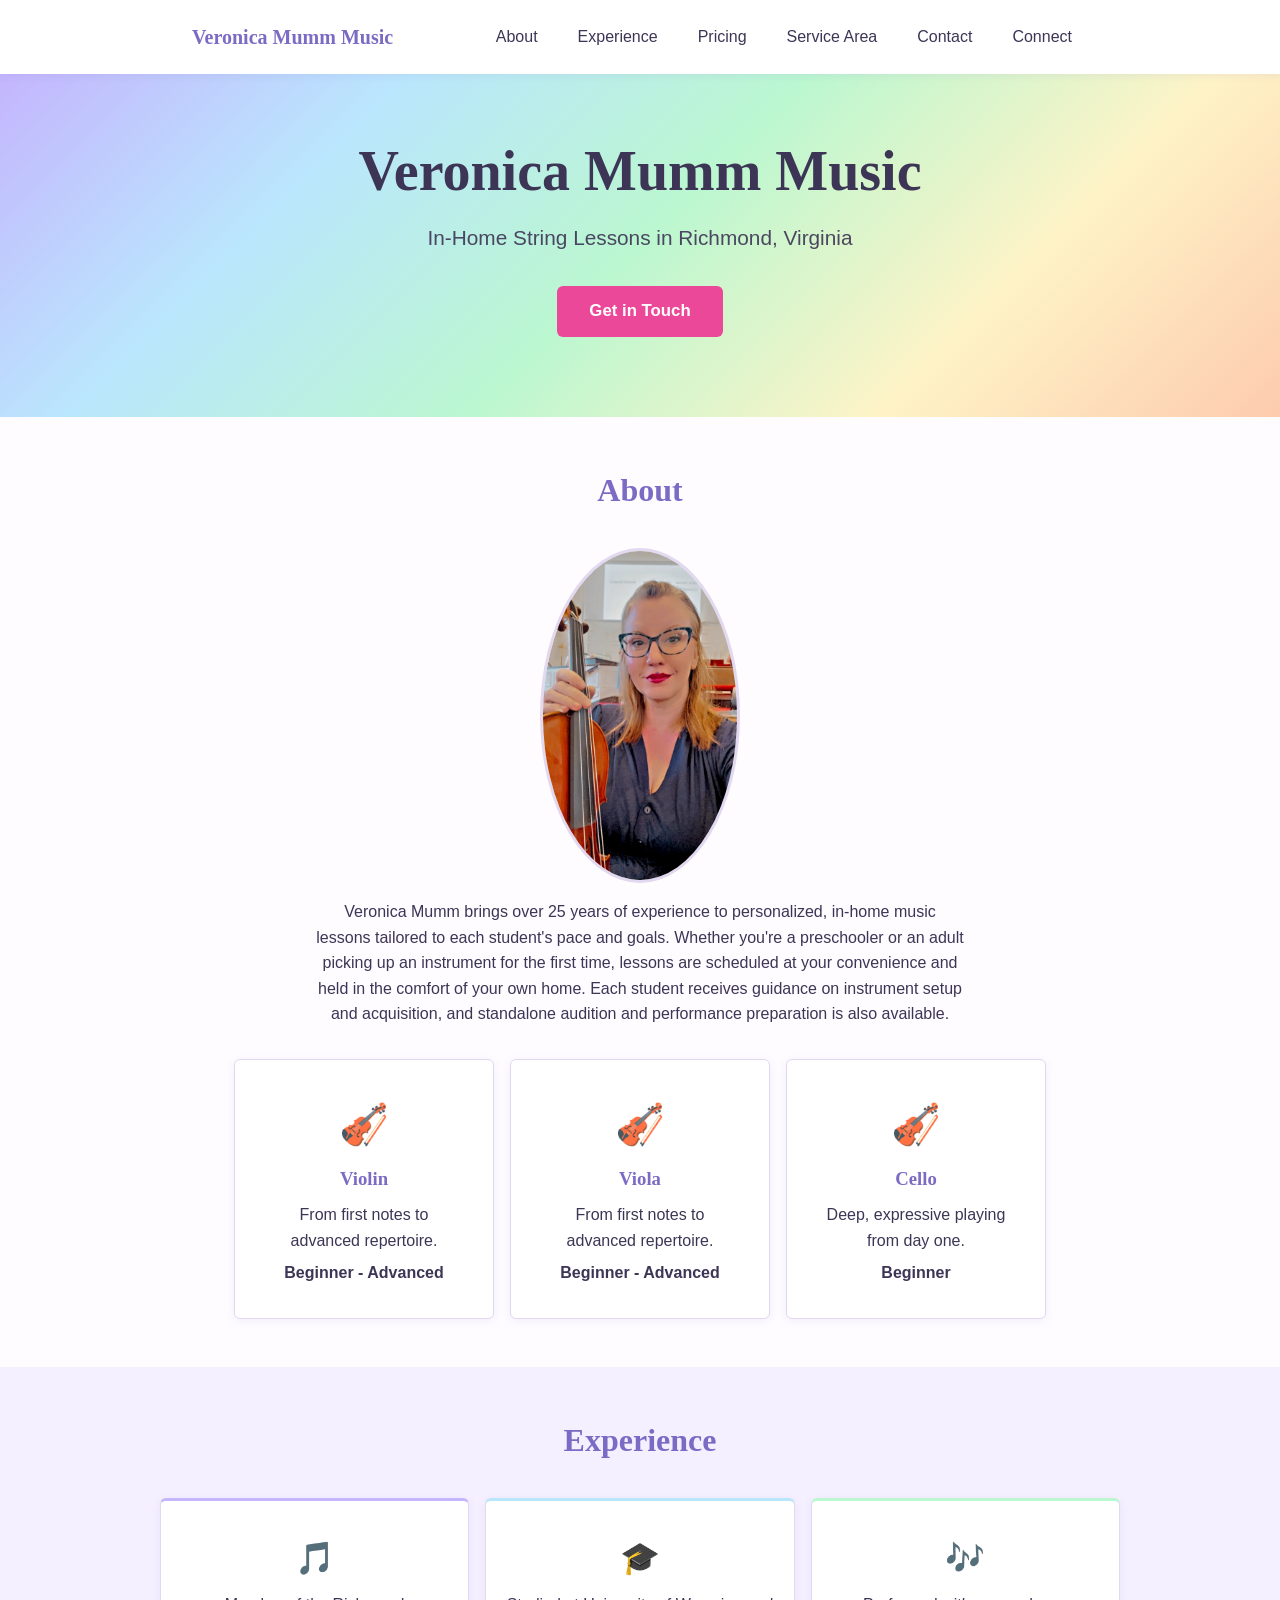
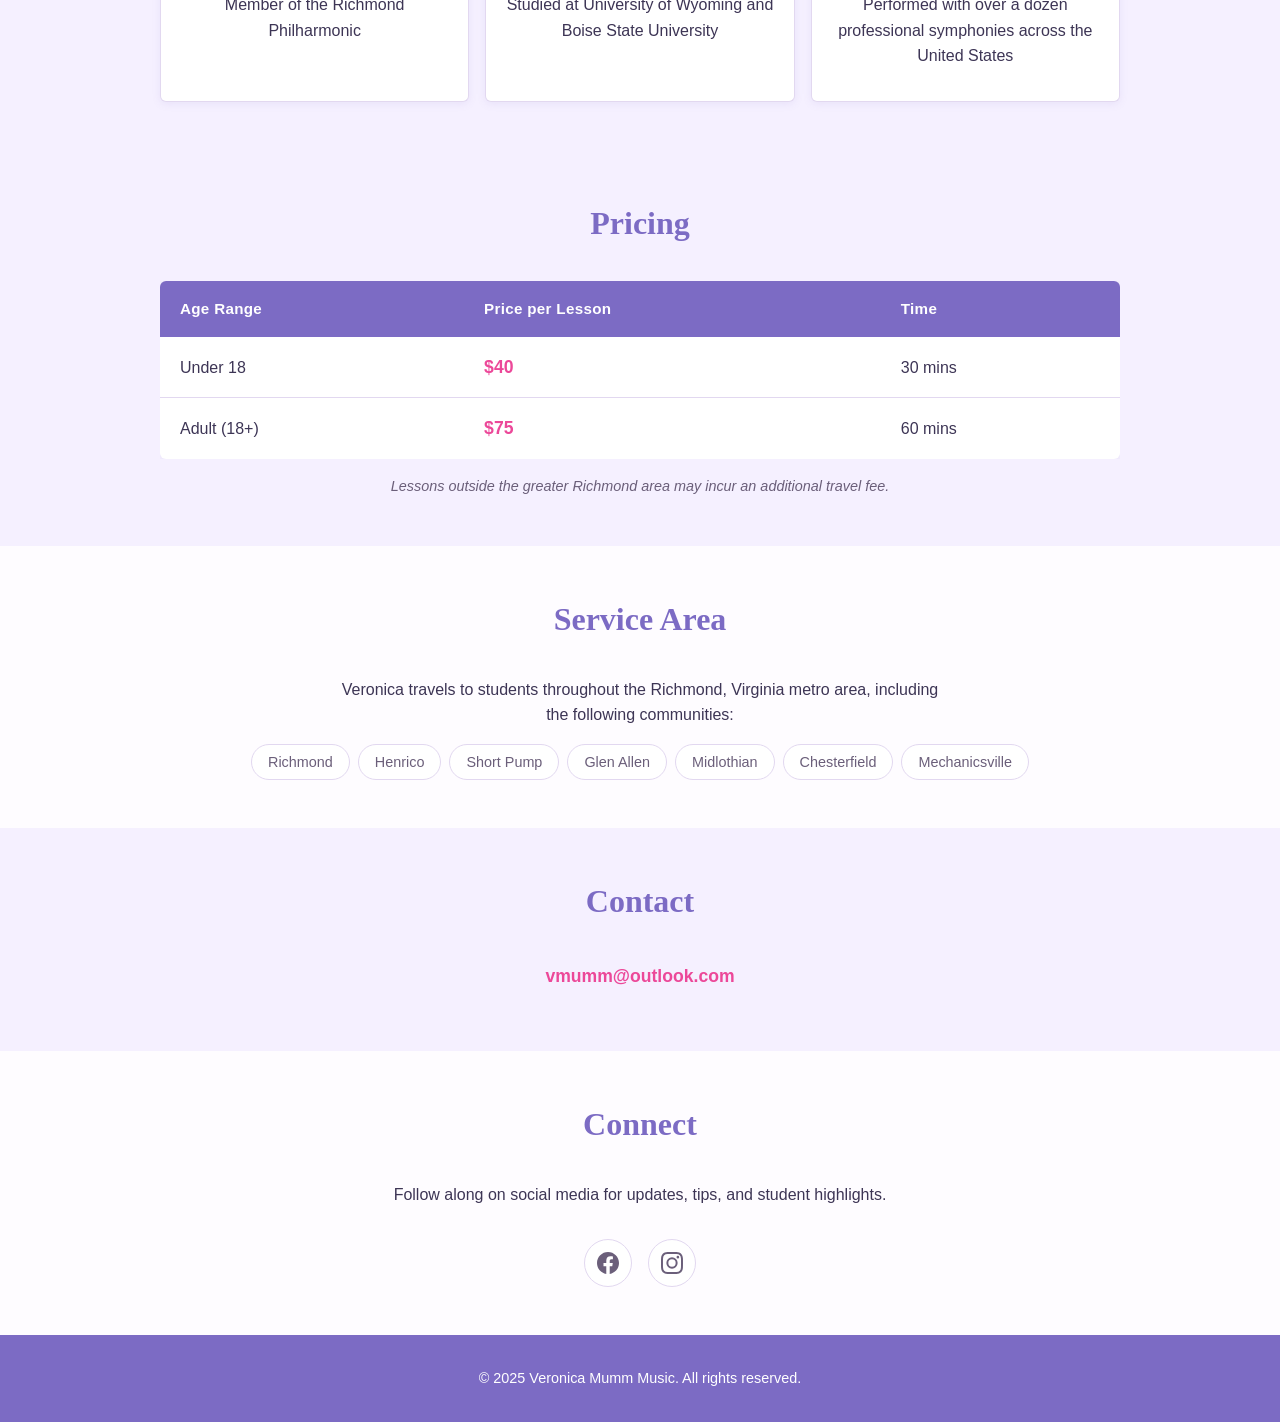
==== commit 93e3594f: "--- Changes made:   Theme System (css/style.css)    - Default (Pastel Rainbow): Soft purples, pinks," ====
--- a/index.html
+++ b/index.html
@@ -6,6 +6,15 @@
       <meta name="description" content="Veronica Mumm Music — In-home violin, cello, and viola lessons in Richmond, Virginia. Personalized instruction for all ages.">
       <title>Veronica Mumm Music — In-Home String Lessons in Richmond, VA</title>
       <link rel="stylesheet" href="css/style.css">
+      <script>
+        (function() {
+          var params = new URLSearchParams(window.location.search);
+          var theme = params.get('theme');
+          if (theme && ['earthy', 'pastel', 'bold', 'dark'].includes(theme)) {
+            document.documentElement.setAttribute('data-theme', theme);
+          }
+        })();
+      </script>
     </head>
 
     <body>
@@ -15,7 +24,6 @@
         <!-- ====== Header & Nav ====== -->
         <header class="site-header">
           <div class="header-inner">
-            <!-- TODO: Add a rainbow theme -->
             <a href="#" class="site-logo">Veronica Mumm Music</a>
             <nav aria-label="Main navigation">
               <input type="checkbox" id="menu-toggle" class="menu-toggle" aria-hidden="true">
@@ -26,6 +34,7 @@
               </label>
               <ul class="nav-links">
                 <li><a href="#about">About</a></li>
+                <li><a href="#experience">Experience</a></li>
                 <li><a href="#pricing">Pricing</a></li>
                 <li><a href="#area">Service Area</a></li>
                 <li><a href="#contact">Contact</a></li>
@@ -49,7 +58,7 @@
           <section id="about" class="section">
             <div class="section-inner">
               <h2 class="section-title">About</h2>
-              <img src="/images/veronica.jpg" class="portrait"/>
+              <img src="images/veronica.jpg" class="portrait"/>
               <p style="text-align:center; max-width:650px; margin:0 auto var(--spacing-md);">
                 Veronica Mumm brings over 25 years of experience to personalized, in-home
                 music lessons tailored to each student's pace and goals. Whether you're a
@@ -58,12 +67,6 @@
                 Each student receives guidance on instrument setup and acquisition, and
                 standalone audition and performance preparation is also available.
               </p>
-              <!--TODO: Center list -->
-              <ul>
-                  <li>Member of the Richmond Philharmonic</li>
-                  <li>Studied at University of Wyoming and Boise State University</li>
-                  <li>Performed with over a dozen professional symphonies across the United States</li>
-              </ul>
               <div class="instruments">
                 <div class="instrument-card" data-instrument="violin">
                   <div class="instrument-icon" aria-hidden="true">🎻</div>
@@ -85,6 +88,27 @@
                   <p class="sub-text">Deep, expressive playing from day one.</p>
                   <p><em class="instr-level">Beginner</em></p>
                   <audio src="https://www.quantumdigitalmedia.de/Classicals-Music/Music/MO%20Collection/Additional%20Releases/Classicals.de%20-%20Vivaldi%20-%20Cello%20Sonata%20No.%205%20in%20E%20minor%20-%201.%20Largo%20-%20RV%2040%20%28Telemann%20Trio%29.mp3" preload="none"></audio>
+                </div>
+              </div>
+            </div>
+          </section>
+
+          <!-- Experience -->
+          <section id="experience" class="section section-alt">
+            <div class="section-inner">
+              <h2 class="section-title">Experience</h2>
+              <div class="experience-cards">
+                <div class="experience-card">
+                  <div class="experience-icon" aria-hidden="true">🎵</div>
+                  <p>Member of the Richmond Philharmonic</p>
+                </div>
+                <div class="experience-card">
+                  <div class="experience-icon" aria-hidden="true">🎓</div>
+                  <p>Studied at University of Wyoming and Boise State University</p>
+                </div>
+                <div class="experience-card">
+                  <div class="experience-icon" aria-hidden="true">🎶</div>
+                  <p>Performed with over a dozen professional symphonies across the United States</p>
                 </div>
               </div>
             </div>
--- a/css/style.css
+++ b/css/style.css
@@ -5,6 +5,53 @@
 
 /* --- Custom Properties --- */
 :root {
+  /* Pastel Rainbow (default) */
+  --color-primary: #7c6bc4;
+  --color-primary-light: #a78bfa;
+  --color-accent: #ec4899;
+  --color-accent-hover: #db2777;
+  --color-bg: #fefcff;
+  --color-bg-alt: #f5f0ff;
+  --color-text: #3d3555;
+  --color-text-light: #6b5f7a;
+  --color-border: #e2d8f0;
+  --color-white: #ffffff;
+
+  --rainbow-1: #fbc2eb;
+  --rainbow-2: #fdcbae;
+  --rainbow-3: #fef3c7;
+  --rainbow-4: #bbf7d0;
+  --rainbow-5: #bae6fd;
+  --rainbow-6: #c4b5fd;
+
+  --hero-text: var(--color-text);
+  --hero-gradient: linear-gradient(
+    135deg,
+    var(--rainbow-6) 0%,
+    var(--rainbow-5) 25%,
+    var(--rainbow-4) 50%,
+    var(--rainbow-3) 75%,
+    var(--rainbow-2) 100%
+  );
+
+  --font-stack: -apple-system, BlinkMacSystemFont, "Segoe UI", Roboto,
+    Oxygen-Sans, Ubuntu, Cantarell, "Helvetica Neue", sans-serif;
+  --font-serif: Georgia, "Times New Roman", Times, serif;
+
+  --max-width: 960px;
+  --spacing-xs: 0.5rem;
+  --spacing-sm: 1rem;
+  --spacing-md: 2rem;
+  --spacing-lg: 3rem;
+  --spacing-xl: 4rem;
+
+  --radius: 6px;
+  --shadow: 0 2px 8px rgba(124, 107, 196, 0.1);
+  --transition: 0.25s ease;
+}
+
+/* --- Earthy Theme --- */
+[data-theme="earthy"] {
   --color-primary: #4a2c2a;
   --color-primary-light: #6b3a36;
   --color-accent: #b5453a;
@@ -14,22 +61,85 @@
   --color-text: #3b2320;
   --color-text-light: #6d4c47;
   --color-border: #d4c4b8;
-  --color-white: #ffffff;
-
-  --font-stack: -apple-system, BlinkMacSystemFont, "Segoe UI", Roboto,
-    Oxygen-Sans, Ubuntu, Cantarell, "Helvetica Neue", sans-serif;
-  --font-serif: Georgia, "Times New Roman", Times, serif;
-
-  --max-width: 960px;
-  --spacing-xs: 0.5rem;
-  --spacing-sm: 1rem;
-  --spacing-md: 2rem;
-  --spacing-lg: 3rem;
-  --spacing-xl: 4rem;
-
-  --radius: 6px;
+
+  --rainbow-1: #d4c4b8;
+  --rainbow-2: #d4c4b8;
+  --rainbow-3: #d4c4b8;
+  --rainbow-4: #d4c4b8;
+  --rainbow-5: #d4c4b8;
+  --rainbow-6: #d4c4b8;
+
+  --hero-text: var(--color-white);
+  --hero-gradient: linear-gradient(
+    135deg,
+    var(--color-primary) 0%,
+    var(--color-primary-light) 100%
+  );
+
   --shadow: 0 2px 8px rgba(74, 44, 42, 0.1);
-  --transition: 0.25s ease;
+}
+
+/* --- Bold Rainbow Theme --- */
+[data-theme="bold"] {
+  --color-primary: #6d28d9;
+  --color-primary-light: #8b5cf6;
+  --color-accent: #e11d48;
+  --color-accent-hover: #be123c;
+  --color-bg: #fffbfe;
+  --color-bg-alt: #fdf2f8;
+  --color-text: #1e1b4b;
+  --color-text-light: #4c1d95;
+  --color-border: #ddd6fe;
+
+  --rainbow-1: #f9a8d4;
+  --rainbow-2: #fdba74;
+  --rainbow-3: #fde047;
+  --rainbow-4: #6ee7b7;
+  --rainbow-5: #7dd3fc;
+  --rainbow-6: #a78bfa;
+
+  --hero-text: var(--color-text);
+  --hero-gradient: linear-gradient(
+    135deg,
+    var(--rainbow-6) 0%,
+    var(--rainbow-5) 25%,
+    var(--rainbow-4) 50%,
+    var(--rainbow-3) 75%,
+    var(--rainbow-1) 100%
+  );
+
+  --shadow: 0 2px 8px rgba(109, 40, 217, 0.1);
+}
+
+/* --- Dark Mode Theme --- */
+[data-theme="dark"] {
+  --color-primary: #a78bfa;
+  --color-primary-light: #7c3aed;
+  --color-accent: #f472b6;
+  --color-accent-hover: #ec4899;
+  --color-bg: #1a1625;
+  --color-bg-alt: #241e35;
+  --color-text: #e8e0f0;
+  --color-text-light: #c4b5d4;
+  --color-border: #3d3555;
+  --color-white: #2a2440;
+
+  --rainbow-1: #831843;
+  --rainbow-2: #7c2d12;
+  --rainbow-3: #713f12;
+  --rainbow-4: #14532d;
+  --rainbow-5: #0c4a6e;
+  --rainbow-6: #4c1d95;
+
+  --hero-text: #e8e0f0;
+  --hero-gradient: linear-gradient(
+    135deg,
+    #4c1d95 0%,
+    #1e1b4b 50%,
+    #0c4a6e 100%
+  );
+
+  --shadow: 0 2px 8px rgba(0, 0, 0, 0.3);
 }
 
 /* --- Reset --- */
@@ -220,12 +330,8 @@
 .hero {
   text-align: center;
   padding: var(--spacing-xl) var(--spacing-md);
-  background: linear-gradient(
-    135deg,
-    var(--color-primary) 0%,
-    var(--color-primary-light) 100%
-  );
-  color: var(--color-white);
+  background: var(--hero-gradient);
+  color: var(--hero-text);
 }
 
 .hero-title {
@@ -281,7 +387,7 @@
 }
 
 .instrument-card:hover {
-  box-shadow: 0 4px 16px rgba(74, 44, 42, 0.18);
+  box-shadow: 0 4px 16px rgba(124, 107, 196, 0.18);
 }
 
 .instrument-card h3 {
@@ -530,7 +636,39 @@
 }
 
 .portrait {
-    width: 22%;
-    margin: auto;
-    margin-bottom: 10px;
-}
+    display: block;
+    width: min(22%, 200px);
+    min-width: 120px;
+    margin-inline: auto;
+    margin-block-end: var(--spacing-sm);
+    border-radius: 50%;
+    border: 3px solid var(--color-border);
+}
+
+/* --- Experience --- */
+.experience-cards {
+  display: flex;
+  flex-wrap: wrap;
+  gap: var(--spacing-sm);
+  justify-content: center;
+}
+
+.experience-card {
+  background: var(--color-white);
+  border: 1px solid var(--color-border);
+  border-radius: var(--radius);
+  padding: var(--spacing-md) var(--spacing-sm);
+  text-align: center;
+  flex: 1 1 250px;
+  max-width: 320px;
+  box-shadow: var(--shadow);
+}
+
+.experience-card:nth-child(1) { border-top: 3px solid var(--rainbow-6); }
+.experience-card:nth-child(2) { border-top: 3px solid var(--rainbow-5); }
+.experience-card:nth-child(3) { border-top: 3px solid var(--rainbow-4); }
+
+.experience-icon {
+  font-size: 2rem;
+  margin-bottom: var(--spacing-xs);
+}
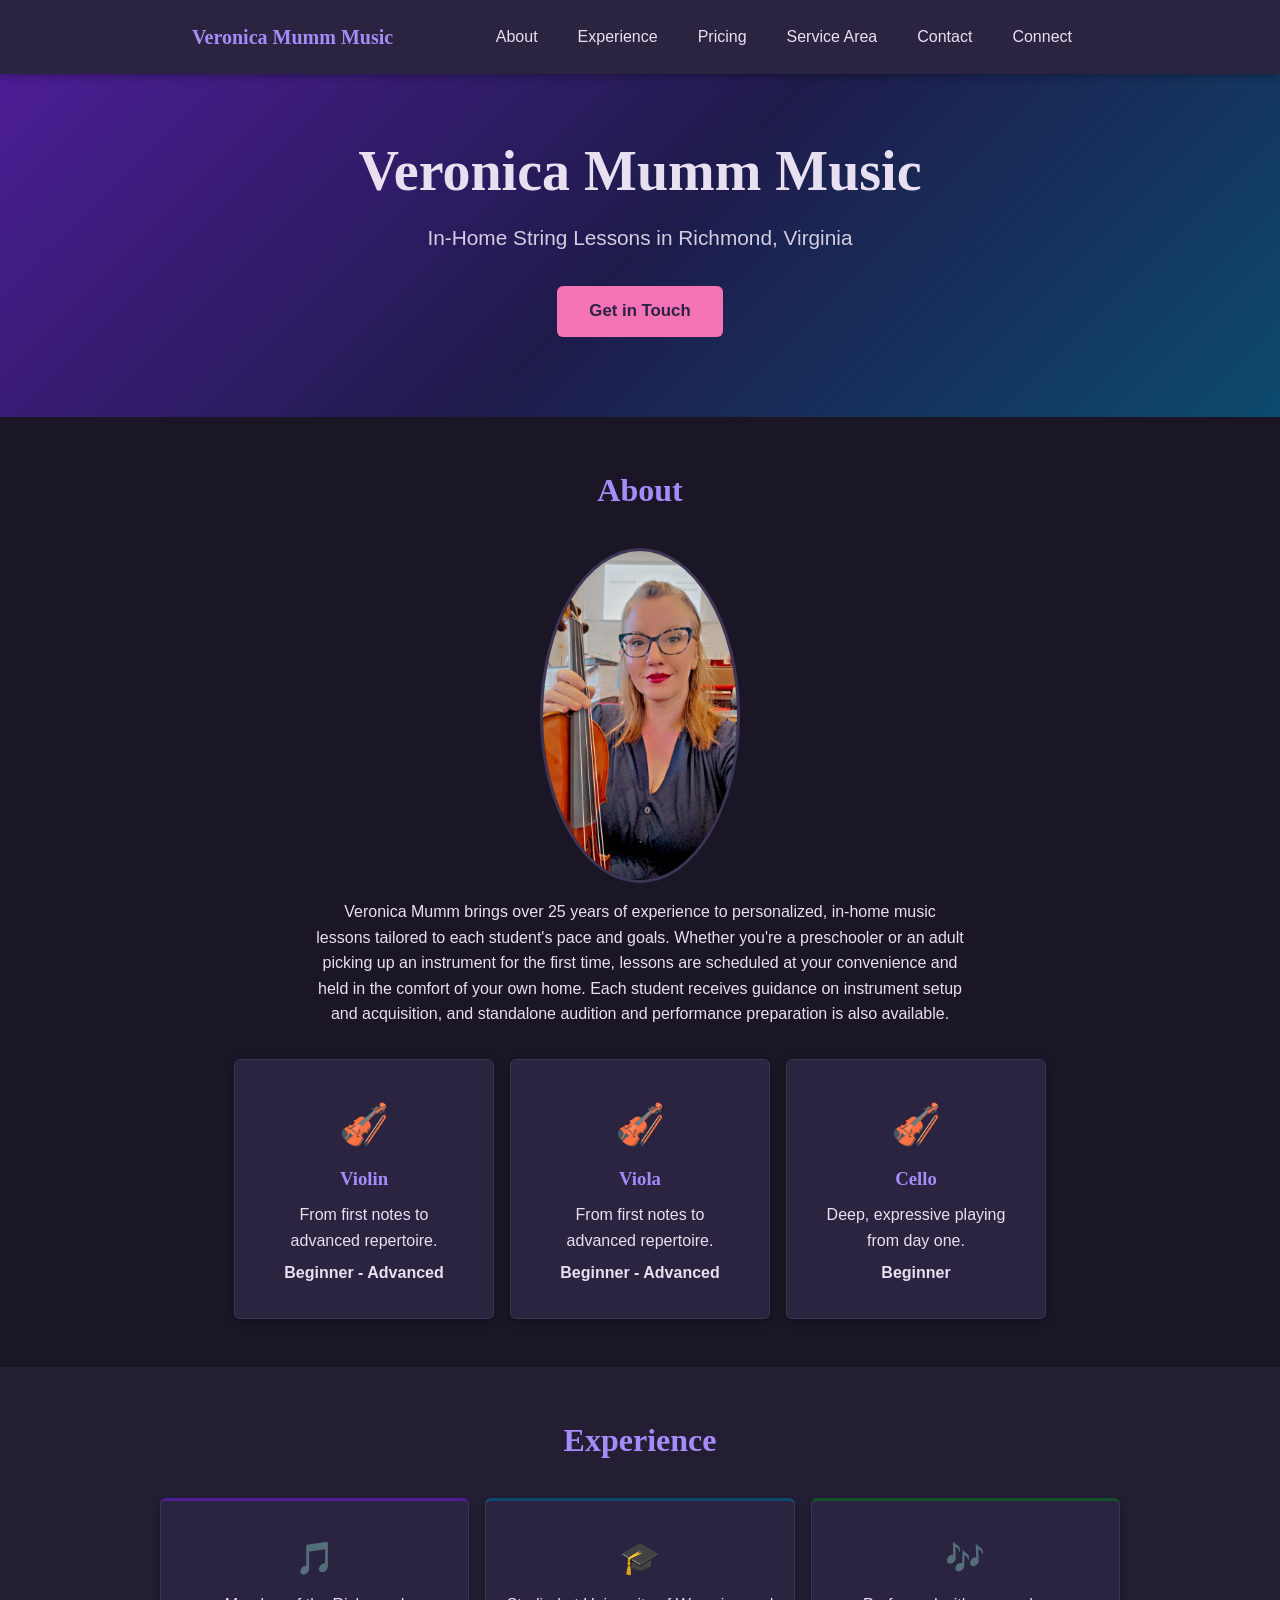
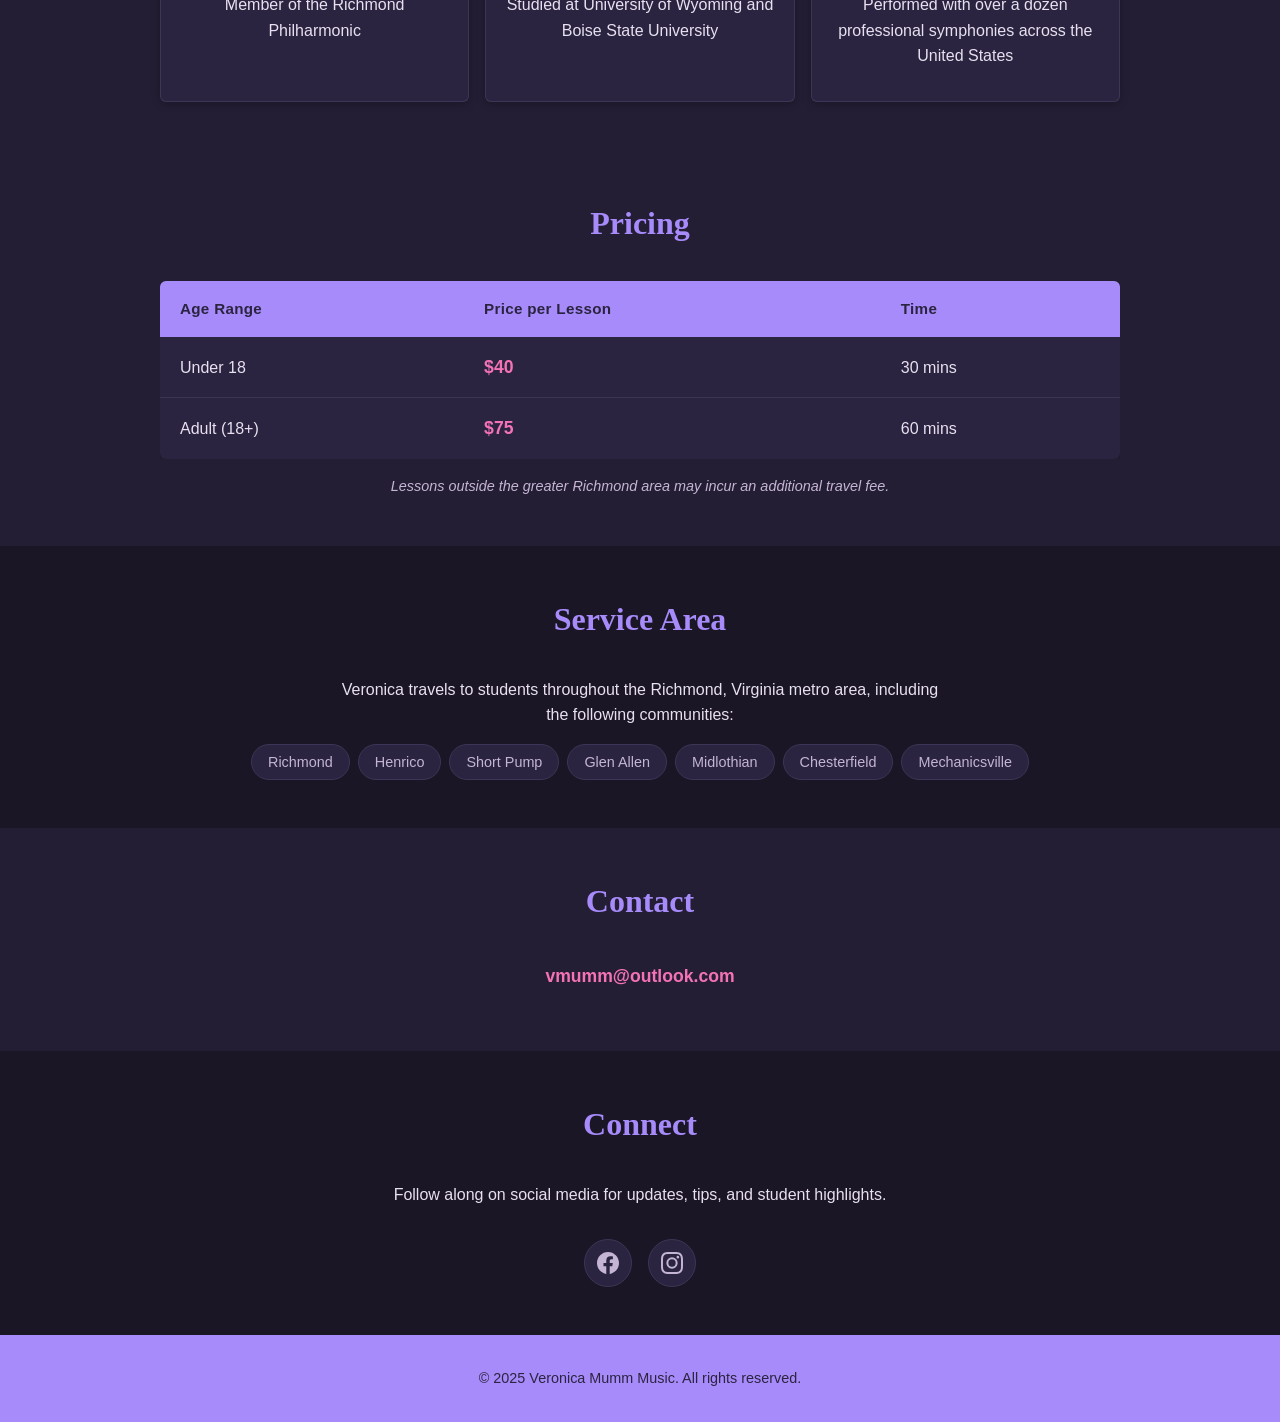
==== commit e97d9ed9: "Setting default theme to dark" ====
--- a/index.html
+++ b/index.html
@@ -1,5 +1,5 @@
 <!DOCTYPE html>
-<html lang="en">
+<html lang="en" data-theme="dark">
     <head>
       <meta charset="UTF-8">
       <meta name="viewport" content="width=device-width, initial-scale=1.0">
